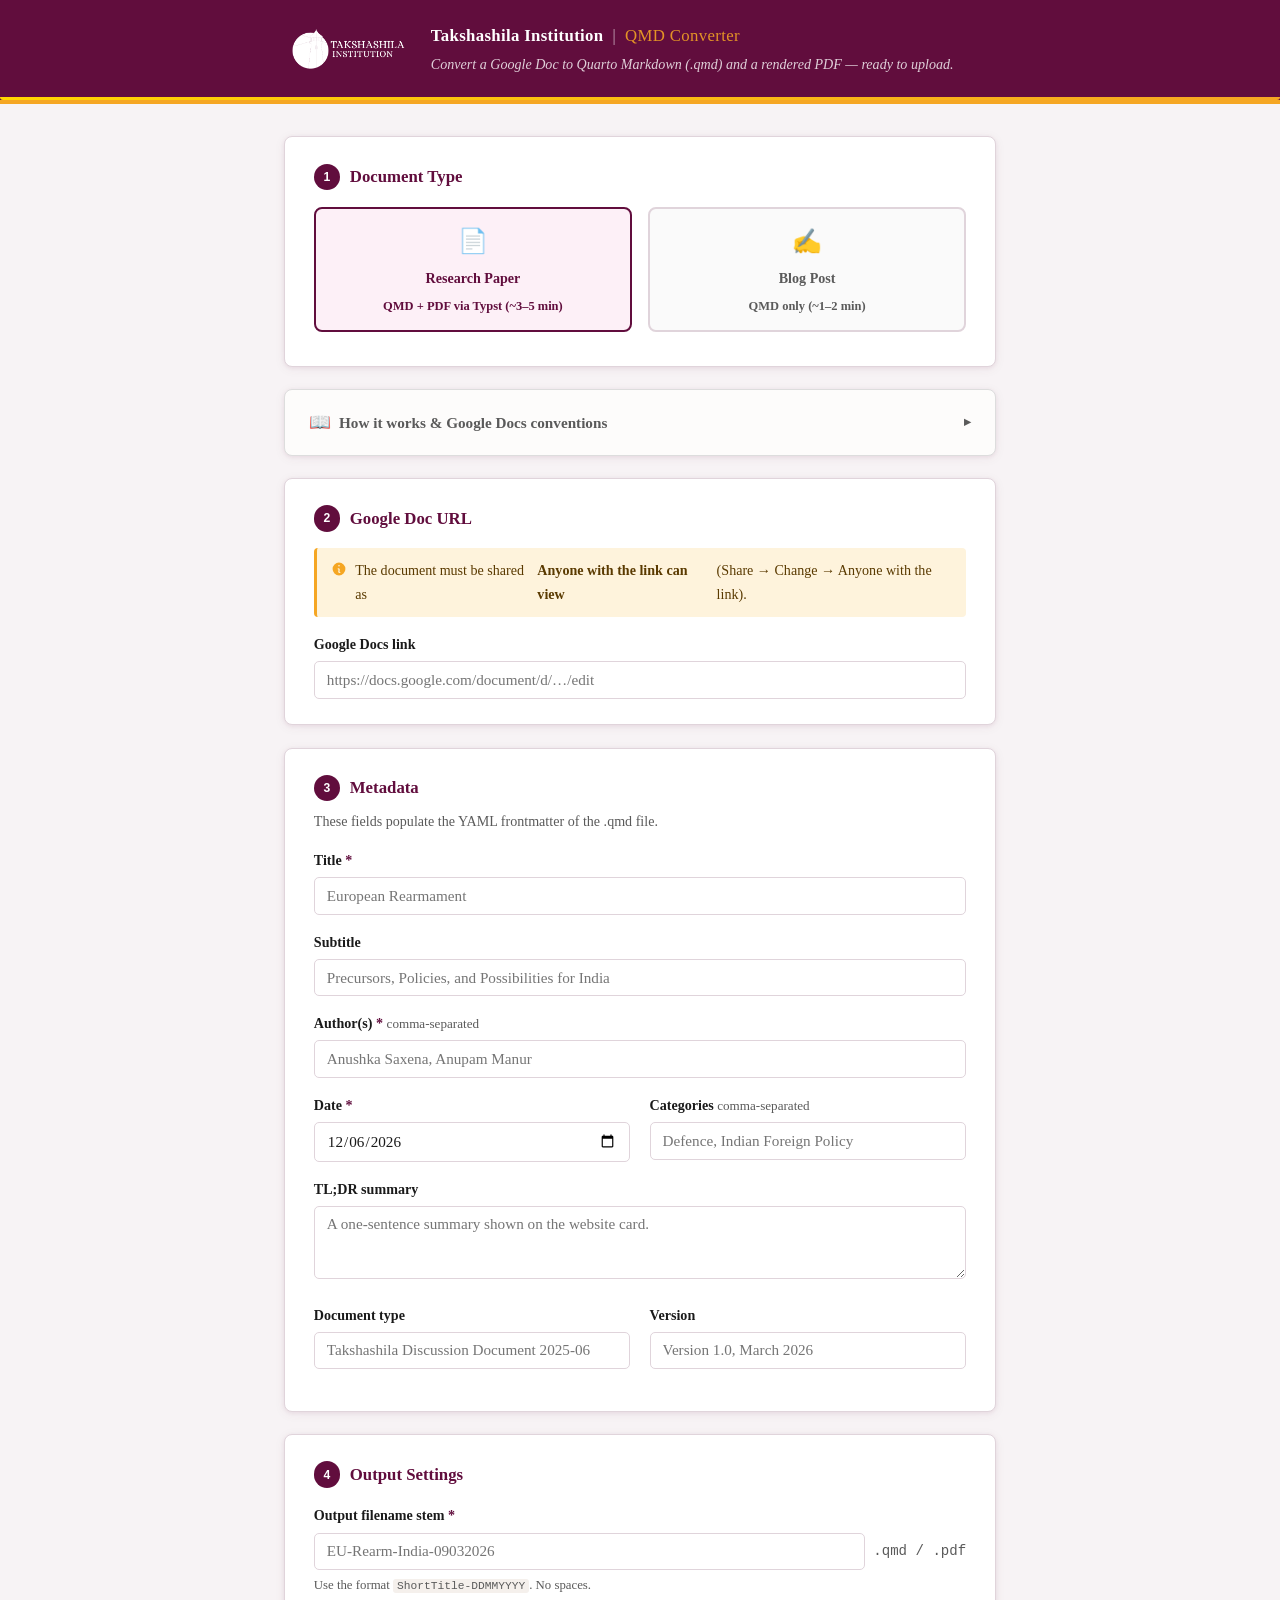
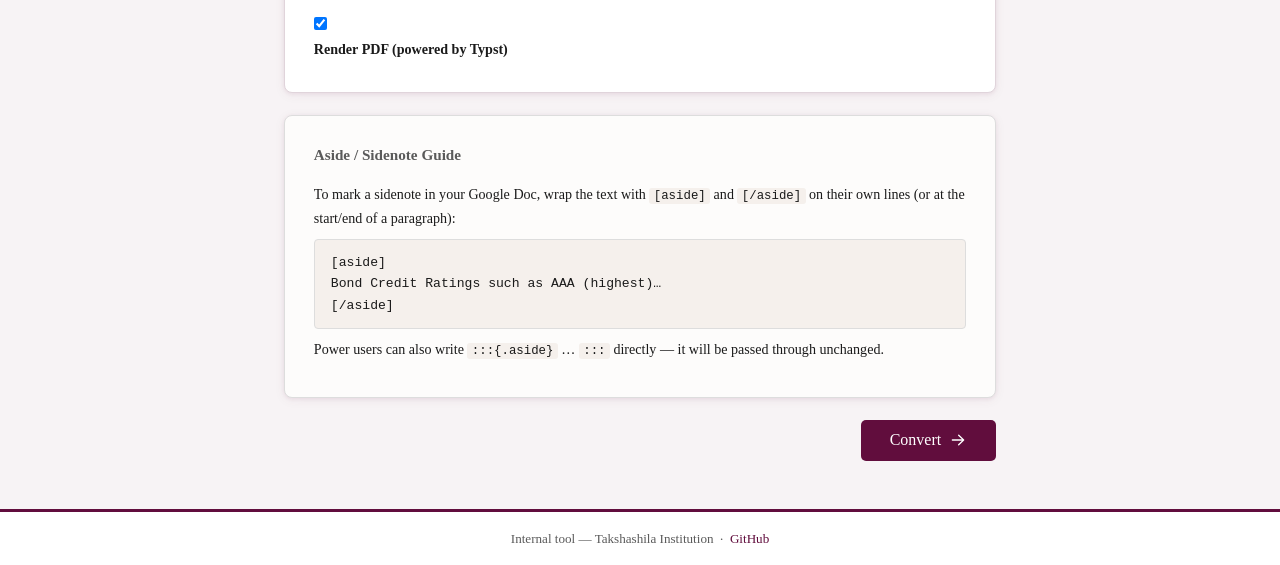
==== docs/index.html @ 82a9cf4a "Initial commit: Takshashila QMD Converter" ====
<!DOCTYPE html>
<html lang="en">
<head>
  <meta charset="UTF-8" />
  <meta name="viewport" content="width=device-width, initial-scale=1.0" />
  <title>Takshashila QMD Converter</title>
  <link rel="stylesheet" href="style.css" />
</head>
<body>
  <header>
    <div class="header-inner">
      <img src="logo.png" alt="Takshashila Institution" class="header-logo" />
      <div class="header-text">
        <div class="logo-row">
          <span class="logo-text">Takshashila Institution</span>
          <span class="logo-divider">|</span>
          <span class="tool-name">QMD Converter</span>
        </div>
        <p class="header-sub">Convert a Google Doc to Quarto Markdown (.qmd) and a rendered PDF — ready to upload.</p>
      </div>
    </div>
    <div class="accent-bar"></div>
  </header>

  <main>
    <form id="convertForm" novalidate>

      <!-- ── Step 0: Document type ──────────────────────────────────────────── -->
      <section class="card">
        <h2><span class="step">1</span> Document Type</h2>
        <div class="doctype-toggle">
          <label class="doctype-option">
            <input type="radio" name="mode" value="paper" checked />
            <span class="doctype-btn">
              <span class="toggle-icon">📄</span>
              <span class="toggle-label">Research Paper</span>
              <span class="toggle-sub">QMD + PDF via Typst (~3–5 min)</span>
            </span>
          </label>
          <label class="doctype-option">
            <input type="radio" name="mode" value="blog" />
            <span class="doctype-btn">
              <span class="toggle-icon">✍️</span>
              <span class="toggle-label">Blog Post</span>
              <span class="toggle-sub">QMD only (~1–2 min)</span>
            </span>
          </label>
        </div>
      </section>

      <!-- ── How it works ───────────────────────────────────────────────────── -->
      <details class="card how-it-works">
        <summary>
          <span class="how-icon">📖</span>
          <span>How it works &amp; Google Docs conventions</span>
        </summary>
        <div class="how-body">
          <h3>Workflow</h3>
          <ol>
            <li>Write your paper or blog post in Google Docs using normal heading styles, Google footnotes, and optionally <code>[aside]</code> / <code>[/aside]</code> tags for sidenotes.</li>
            <li>Set share permissions to <strong>Anyone with the link can view</strong> (Share → Change → Anyone with the link).</li>
            <li>Paste the URL into this converter, fill in the metadata form, and click <strong>Convert</strong>.</li>
            <li>Download the <code>.zip</code> containing:
              <ul>
                <li><code>{filename}.qmd</code> — ready to upload to the publications repo</li>
                <li><code>assets/{filename}.pdf</code> — the rendered PDF <span class="paper-badge">Paper only</span></li>
                <li><code>images/</code> — all extracted images</li>
              </ul>
            </li>
          </ol>
          <h3>Google Docs conventions</h3>
          <table class="conventions-table">
            <thead>
              <tr><th>Feature</th><th>How to write it</th></tr>
            </thead>
            <tbody>
              <tr><td>Headings</td><td>Use Google Docs heading styles (Heading 1, Heading 2, Heading 3)</td></tr>
              <tr><td>Bold / Italic</td><td>Normal Google Docs bold / italic</td></tr>
              <tr><td>Links</td><td>Normal hyperlinks</td></tr>
              <tr><td>Footnotes</td><td>Insert → Footnote in Google Docs</td></tr>
              <tr><td>Sidenotes / asides</td><td>Wrap text in <code>[aside]</code> and <code>[/aside]</code> on their own lines</td></tr>
              <tr><td>Images</td><td>Insert normally; add a short caption as the paragraph immediately after</td></tr>
              <tr><td>Quarto power users</td><td>Can write <code>:::{.aside}</code>, <code>[^N]</code>, etc. directly — these are passed through unchanged</td></tr>
            </tbody>
          </table>
        </div>
      </details>

      <!-- ── Step 1: Google Doc URL ─────────────────────────────────────────── -->
      <section class="card">
        <h2><span class="step">2</span> Google Doc URL</h2>
        <div class="tip">
          <svg xmlns="http://www.w3.org/2000/svg" viewBox="0 0 20 20" fill="currentColor" width="16" height="16"><path fill-rule="evenodd" d="M18 10A8 8 0 1 1 2 10a8 8 0 0 1 16 0Zm-7-4a1 1 0 1 1-2 0 1 1 0 0 1 2 0ZM9 9a.75.75 0 0 0 0 1.5h.253a.25.25 0 0 1 .244.304l-.459 2.066A1.75 1.75 0 0 0 10.747 15H11a.75.75 0 0 0 0-1.5h-.253a.25.25 0 0 1-.244-.304l.459-2.066A1.75 1.75 0 0 0 9.253 9H9Z" clip-rule="evenodd" /></svg>
          The document must be shared as <strong>Anyone with the link can view</strong> (Share → Change → Anyone with the link).
        </div>
        <label for="google_doc_url">Google Docs link</label>
        <input
          type="url"
          id="google_doc_url"
          name="google_doc_url"
          placeholder="https://docs.google.com/document/d/…/edit"
          required
        />
      </section>

      <!-- ── Step 2: Metadata ───────────────────────────────────────────────── -->
      <section class="card">
        <h2><span class="step">3</span> Metadata</h2>
        <p class="card-desc">These fields populate the YAML frontmatter of the .qmd file.</p>

        <div class="field-grid">
          <div class="field full">
            <label for="title">Title <span class="req">*</span></label>
            <input type="text" id="title" name="title" placeholder="European Rearmament" required />
          </div>

          <div class="field full paper-only">
            <label for="subtitle">Subtitle</label>
            <input type="text" id="subtitle" name="subtitle" placeholder="Precursors, Policies, and Possibilities for India" />
          </div>

          <div class="field full">
            <label for="authors">Author(s) <span class="req">*</span> <span class="hint">comma-separated</span></label>
            <input type="text" id="authors" name="authors" placeholder="Anushka Saxena, Anupam Manur" required />
          </div>

          <div class="field">
            <label for="date">Date <span class="req">*</span></label>
            <input type="date" id="date" name="date" required />
          </div>

          <div class="field">
            <label for="categories">Categories <span class="hint">comma-separated</span></label>
            <input type="text" id="categories" name="categories" placeholder="Defence, Indian Foreign Policy" />
          </div>

          <div class="field full paper-only">
            <label for="tldr">TL;DR summary</label>
            <textarea id="tldr" name="tldr" rows="3" placeholder="A one-sentence summary shown on the website card."></textarea>
          </div>

          <div class="field paper-only">
            <label for="doctype">Document type</label>
            <input type="text" id="doctype" name="doctype" placeholder="Takshashila Discussion Document 2025-06" />
          </div>

          <div class="field paper-only">
            <label for="docversion">Version</label>
            <input type="text" id="docversion" name="docversion" placeholder="Version 1.0, March 2026" />
          </div>
        </div>
      </section>

      <!-- ── Step 3: Output settings ────────────────────────────────────────── -->
      <section class="card">
        <h2><span class="step">4</span> <span class="step3-title">Output Settings</span></h2>

        <!-- Paper only -->
        <div class="paper-only">
          <div class="field">
            <label for="pdf_filename">Output filename stem <span class="req">*</span></label>
            <div class="filename-row">
              <input type="text" id="pdf_filename" name="pdf_filename"
                placeholder="EU-Rearm-India-09032026"
                pattern="[A-Za-z0-9_\-]+"
                title="Letters, numbers, hyphens and underscores only" />
              <span class="filename-ext">.qmd / .pdf</span>
            </div>
            <p class="field-hint">Use the format <code>ShortTitle-DDMMYYYY</code>. No spaces.</p>
          </div>

          <div class="checkbox-row">
            <input type="checkbox" id="render_pdf" name="render_pdf" checked />
            <label for="render_pdf">Render PDF (powered by Typst)</label>
          </div>
        </div>

        <!-- Blog only -->
        <div class="blog-only" style="display:none">
          <div class="field">
            <label for="slug">URL slug <span class="req">*</span></label>
            <div class="filename-row">
              <input type="text" id="slug" name="slug"
                placeholder="my-blog-post-title"
                pattern="[A-Za-z0-9_\-]+"
                title="Letters, numbers, hyphens and underscores only" />
              <span class="filename-ext">.qmd</span>
            </div>
            <p class="field-hint">Lowercase, hyphens only. Matches the blog post URL slug.</p>
          </div>
        </div>
      </section>

      <!-- ── Aside tip (shown for both paper and blog) ─────────────────────── -->
      <section class="card aside-guide">
        <h2>Aside / Sidenote Guide</h2>
        <p>To mark a sidenote in your Google Doc, wrap the text with <code>[aside]</code> and <code>[/aside]</code> on their own lines (or at the start/end of a paragraph):</p>
        <pre>[aside]
Bond Credit Ratings such as AAA (highest)…
[/aside]</pre>
        <p>Power users can also write <code>:::{.aside}</code> … <code>:::</code> directly — it will be passed through unchanged.</p>
      </section>

      <!-- ── Submit ──────────────────────────────────────────────────────────── -->
      <div class="submit-row">
        <button type="submit" id="convertBtn" class="btn-primary">
          <span class="btn-label">Convert</span>
          <svg id="btnArrow" xmlns="http://www.w3.org/2000/svg" viewBox="0 0 20 20" fill="currentColor" width="18" height="18" aria-hidden="true"><path fill-rule="evenodd" d="M3 10a.75.75 0 0 1 .75-.75h10.638L10.23 5.29a.75.75 0 1 1 1.04-1.08l5.5 5.25a.75.75 0 0 1 0 1.08l-5.5 5.25a.75.75 0 1 1-1.04-1.08l4.158-3.96H3.75A.75.75 0 0 1 3 10Z" clip-rule="evenodd" /></svg>
          <span class="spinner" hidden></span>
        </button>
      </div>

    </form>

    <!-- ── Progress area ──────────────────────────────────────────────────── -->
    <div id="progressArea" hidden>
      <section class="card progress-card">
        <p id="progressMsg" class="progress-msg"></p>
        <a id="actionsLink" href="#" target="_blank" rel="noopener" class="btn-text" hidden>
          View job on GitHub Actions →
        </a>
      </section>
    </div>

    <!-- ── Result area ─────────────────────────────────────────────────────── -->
    <div id="resultArea" hidden>
      <section class="card result-card" id="successCard" hidden>
        <div class="result-icon success-icon">✓</div>
        <h2>Done!</h2>
        <p id="resultMsg"></p>
        <div class="download-buttons">
          <a id="dlZip" href="#" class="btn-primary" download>Download .zip</a>
        </div>
        <button class="btn-text" id="convertAnother">Convert another document →</button>
      </section>

      <section class="card result-card" id="errorCard" hidden>
        <div class="result-icon error-icon">✕</div>
        <h2>Something went wrong</h2>
        <p id="errorMsg" class="error-text"></p>
        <button class="btn-text" id="tryAgainBtn" style="margin-top:1rem">Try again</button>
      </section>
    </div>
  </main>

  <footer>
    <p>Internal tool — Takshashila Institution &nbsp;·&nbsp;
      <a href="https://github.com/AshwinPrasadRao/docs-to-qmd" target="_blank" rel="noopener">GitHub</a>
    </p>
  </footer>

  <script src="app.js"></script>
</body>
</html>
---- docs/style.css ----
/* ── Reset & base ─────────────────────────────────────────────────────────── */
*, *::before, *::after { box-sizing: border-box; margin: 0; padding: 0; }

:root {
  /* Takshashila brand palette — sampled from logo */
  --brand:        #610d3d;   /* lighthouse tower — deep plum */
  --brand-dark:   #440a2b;   /* hover / pressed */
  --brand-mid:    #8c1257;   /* medium tint for accents */
  --brand-light:  #f9eef5;   /* tinted background */
  --amber:        #f5a623;   /* sun halo */
  --yellow:       #ffd600;   /* sun centre */
  --amber-light:  #fef3dc;   /* amber tint */

  --text:         #1a1a1a;
  --muted:        #5a5a5a;
  --border:       #e0d4db;
  --bg:           #f7f3f5;   /* very light plum tint */
  --card-bg:      #ffffff;
  --success:      #1a6e35;
  --error:        #b91c1c;
  --radius:       8px;
  --shadow:       0 1px 4px rgba(97,13,61,.07), 0 2px 12px rgba(97,13,61,.06);
  --font:         'Georgia', serif;
  --mono:         'Menlo', 'Consolas', monospace;
}

body {
  font-family: var(--font);
  font-size: 16px;
  line-height: 1.65;
  color: var(--text);
  background: var(--bg);
  min-height: 100vh;
  display: flex;
  flex-direction: column;
}

/* ── Header ───────────────────────────────────────────────────────────────── */
header {
  background: var(--brand);
  color: #fff;
  padding: 0;
  border-bottom: 4px solid var(--amber);
}
.header-inner {
  max-width: 760px;
  margin: 0 auto;
  padding: 1.4rem 1.5rem 1.3rem;
  display: flex;
  align-items: center;
  gap: 1.1rem;
}
.header-logo {
  height: 52px;
  width: auto;
  flex-shrink: 0;
  filter: brightness(0) invert(1);  /* white version */
}
.header-text { flex: 1; }
.logo-row {
  display: flex;
  align-items: baseline;
  gap: .55rem;
  font-size: 1.05rem;
  font-weight: bold;
  letter-spacing: .02em;
  margin-bottom: .2rem;
}
.logo-divider { opacity: .45; }
.tool-name {
  font-weight: normal;
  opacity: .88;
  color: var(--amber);
}
.header-sub { font-size: .88rem; opacity: .8; font-style: italic; }

/* ── Amber accent bar ─────────────────────────────────────────────────────── */
.accent-bar {
  height: 3px;
  background: linear-gradient(90deg, var(--yellow), var(--amber));
  border-radius: 0 0 3px 3px;
}

/* ── Main / layout ────────────────────────────────────────────────────────── */
main {
  flex: 1;
  max-width: 760px;
  width: 100%;
  margin: 2rem auto 3rem;
  padding: 0 1.5rem;
}

/* ── Cards ────────────────────────────────────────────────────────────────── */
.card {
  background: var(--card-bg);
  border: 1px solid var(--border);
  border-radius: var(--radius);
  box-shadow: var(--shadow);
  padding: 1.6rem 1.8rem;
  margin-bottom: 1.4rem;
}
.card h2 {
  font-size: 1.05rem;
  font-weight: bold;
  display: flex;
  align-items: center;
  gap: .6rem;
  margin-bottom: 1rem;
  color: var(--brand);
}
.card-desc {
  font-size: .88rem;
  color: var(--muted);
  margin-top: -.5rem;
  margin-bottom: 1rem;
}

/* Step badge */
.step {
  display: inline-flex;
  align-items: center;
  justify-content: center;
  width: 1.65rem;
  height: 1.65rem;
  background: var(--brand);
  color: #fff;
  border-radius: 50%;
  font-size: .76rem;
  font-family: sans-serif;
  font-weight: bold;
  flex-shrink: 0;
}

/* ── Tip box ──────────────────────────────────────────────────────────────── */
.tip {
  display: flex;
  align-items: flex-start;
  gap: .5rem;
  background: var(--amber-light);
  border-left: 3px solid var(--amber);
  border-radius: 4px;
  padding: .7rem .9rem;
  font-size: .88rem;
  color: #5a3a00;
  margin-bottom: 1rem;
}
.tip svg { flex-shrink: 0; margin-top: 2px; color: var(--amber); }
.tip a { color: var(--brand); }

/* ── Token row ────────────────────────────────────────────────────────────── */
.token-row {
  display: flex;
  align-items: center;
  gap: .5rem;
  margin-top: .3rem;
}
.token-row input {
  flex: 1;
  font-family: var(--mono);
  font-size: .88rem;
}
.btn-icon {
  background: none;
  border: 1px solid var(--border);
  border-radius: 5px;
  padding: .42rem .5rem;
  cursor: pointer;
  color: var(--muted);
  display: inline-flex;
  align-items: center;
  transition: color .15s, border-color .15s;
}
.btn-icon:hover { color: var(--brand); border-color: var(--brand); }
.btn-sm { padding: .42rem .9rem; font-size: .85rem; }
.btn-danger { color: var(--error); border-color: var(--error); }
.btn-danger:hover { background: #fee2e2; }

/* ── Form fields ──────────────────────────────────────────────────────────── */
label {
  display: block;
  font-size: .88rem;
  font-weight: bold;
  margin-bottom: .3rem;
  color: var(--text);
}
.hint {
  font-weight: normal;
  color: var(--muted);
  font-size: .82rem;
}
.req { color: var(--brand); }

input[type="text"],
input[type="url"],
input[type="date"],
input[type="password"],
textarea {
  width: 100%;
  padding: .55rem .75rem;
  border: 1px solid var(--border);
  border-radius: 5px;
  font-family: var(--font);
  font-size: .95rem;
  color: var(--text);
  background: #fff;
  transition: border-color .15s, box-shadow .15s;
}
input:focus, textarea:focus {
  outline: none;
  border-color: var(--brand);
  box-shadow: 0 0 0 3px rgba(97,13,61,.12);
}
input.error, textarea.error {
  border-color: var(--error);
}
textarea { resize: vertical; }

.field { margin-bottom: 1rem; }
.field:last-child { margin-bottom: 0; }
.field-hint {
  font-size: .8rem;
  color: var(--muted);
  margin-top: .3rem;
}

.field-grid {
  display: grid;
  grid-template-columns: 1fr 1fr;
  gap: 0 1.2rem;
}
.field-grid .field.full { grid-column: 1 / -1; }

.filename-row {
  display: flex;
  align-items: center;
  gap: .5rem;
}
.filename-row input { flex: 1; }
.filename-ext {
  font-size: .88rem;
  color: var(--muted);
  white-space: nowrap;
  font-family: var(--mono);
}

/* ── Aside guide card ─────────────────────────────────────────────────────── */
.aside-guide {
  background: #fdfcfb;
  border-color: #ddd;
}
.aside-guide h2 {
  font-size: .95rem;
  color: var(--muted);
}
.aside-guide p { font-size: .88rem; margin-bottom: .6rem; }
.aside-guide pre {
  background: #f5f0ec;
  border: 1px solid #ddd;
  border-radius: 4px;
  padding: .7rem 1rem;
  font-family: var(--mono);
  font-size: .82rem;
  margin-bottom: .6rem;
  overflow-x: auto;
}
code {
  font-family: var(--mono);
  font-size: .88em;
  background: #f5f0ec;
  padding: .1em .35em;
  border-radius: 3px;
}
.aside-guide pre code { background: none; padding: 0; }

/* ── How it works collapsible ────────────────────────────────────────────── */
.how-it-works {
  background: #fdfcfb;
  border-color: #ddd;
  padding: 0;            /* summary provides its own padding */
}
.how-it-works summary {
  display: flex;
  align-items: center;
  gap: .5rem;
  padding: 1.1rem 1.5rem;
  cursor: pointer;
  font-size: .95rem;
  font-weight: 600;
  color: var(--muted);
  list-style: none;
  border-radius: var(--radius);
  user-select: none;
}
.how-it-works summary::-webkit-details-marker { display: none; }
.how-it-works summary::after {
  content: "▸";
  margin-left: auto;
  font-size: .8rem;
  color: var(--muted);
  transition: transform .2s;
}
.how-it-works[open] summary::after { transform: rotate(90deg); }
.how-it-works summary:hover { color: var(--brand); }
.how-icon { font-size: 1.1rem; }

.how-body {
  padding: 0 1.5rem 1.4rem;
  border-top: 1px solid var(--border);
}
.how-body h3 {
  font-size: .95rem;
  font-weight: 700;
  color: var(--brand);
  margin: 1.2rem 0 .55rem;
  font-family: var(--font);
}
.how-body ol, .how-body ul {
  padding-left: 1.4rem;
  font-size: .88rem;
  color: var(--text);
  line-height: 1.7;
}
.how-body li { margin-bottom: .3rem; }
.how-body ul { margin-top: .3rem; }

.paper-badge {
  display: inline-block;
  font-size: .72rem;
  font-weight: 600;
  background: var(--brand-light);
  color: var(--brand);
  border-radius: 10px;
  padding: .1em .5em;
  vertical-align: middle;
  margin-left: .3rem;
}

/* Conventions table */
.conventions-table {
  width: 100%;
  border-collapse: collapse;
  font-size: .85rem;
  margin-top: .6rem;
}
.conventions-table th {
  background: var(--brand-light);
  color: var(--brand);
  font-weight: 700;
  text-align: left;
  padding: .5rem .75rem;
  border-bottom: 2px solid var(--border);
}
.conventions-table td {
  padding: .45rem .75rem;
  border-bottom: 1px solid var(--border);
  vertical-align: top;
  line-height: 1.5;
}
.conventions-table tr:last-child td { border-bottom: none; }
.conventions-table tr:nth-child(even) td { background: #faf8fb; }

/* ── Buttons ──────────────────────────────────────────────────────────────── */
.submit-row {
  display: flex;
  justify-content: flex-end;
  margin-top: .5rem;
}
.btn-primary {
  background: var(--brand);
  color: #fff;
  border: none;
  border-radius: 5px;
  padding: .7rem 1.8rem;
  font-size: 1rem;
  font-family: var(--font);
  cursor: pointer;
  display: inline-flex;
  align-items: center;
  gap: .5rem;
  text-decoration: none;
  transition: background .15s;
}
.btn-primary:hover { background: var(--brand-dark); }
.btn-primary:disabled { background: #aaa; cursor: not-allowed; }

.btn-secondary {
  background: #fff;
  color: var(--brand);
  border: 1.5px solid var(--brand);
  border-radius: 5px;
  padding: .6rem 1.4rem;
  font-size: .95rem;
  font-family: var(--font);
  cursor: pointer;
  text-decoration: none;
  display: inline-flex;
  align-items: center;
  transition: background .15s;
}
.btn-secondary:hover { background: var(--brand-light); }

.btn-text {
  background: none;
  border: none;
  color: var(--brand);
  font-family: var(--font);
  font-size: .9rem;
  cursor: pointer;
  padding: 0;
  text-decoration: underline;
  margin-top: .8rem;
  display: inline-block;
}

/* ── Spinner ──────────────────────────────────────────────────────────────── */
.spinner {
  width: 16px;
  height: 16px;
  border: 2px solid rgba(255,255,255,.35);
  border-top-color: #fff;
  border-radius: 50%;
  animation: spin .7s linear infinite;
}
.spinner:not([hidden]) {
  display: inline-block;
}
@keyframes spin { to { transform: rotate(360deg); } }

/* ── Progress area ────────────────────────────────────────────────────────── */
#progressArea { margin-top: 1.4rem; }

.progress-card { padding: 1.8rem 2rem; }

.progress-steps {
  display: flex;
  flex-direction: column;
  gap: .85rem;
  margin-bottom: 1.2rem;
}
.prog-step {
  display: flex;
  align-items: center;
  gap: .75rem;
  font-size: .95rem;
  color: var(--muted);
}
.prog-dot {
  width: 14px;
  height: 14px;
  border-radius: 50%;
  background: #ddd;
  flex-shrink: 0;
  transition: background .3s;
}
.prog-step.done   .prog-dot { background: var(--success); }
.prog-step.active .prog-dot { background: var(--amber); animation: pulse 1s ease-in-out infinite; }
.prog-step.done   .prog-label { color: var(--success); font-weight: bold; }
.prog-step.active .prog-label { color: var(--text); font-weight: bold; }

@keyframes pulse {
  0%, 100% { opacity: 1; }
  50%       { opacity: .4; }
}

.progress-msg {
  font-size: .88rem;
  color: var(--muted);
  font-style: italic;
  min-height: 1.4em;
}

/* ── Result area ──────────────────────────────────────────────────────────── */
#resultArea { margin-top: 1.4rem; }

.result-card {
  text-align: center;
  padding: 2.5rem 2rem;
}
.result-icon {
  width: 3rem;
  height: 3rem;
  border-radius: 50%;
  font-size: 1.4rem;
  font-weight: bold;
  display: flex;
  align-items: center;
  justify-content: center;
  margin: 0 auto 1rem;
}
.success-icon { background: #d1fae5; color: var(--success); }
.error-icon   { background: #fee2e2; color: var(--error); }

.result-card h2 {
  justify-content: center;
  margin-bottom: .5rem;
  color: var(--text);
}
.result-card p { font-size: .95rem; color: var(--muted); margin-bottom: 1.4rem; }
.error-text { color: var(--error) !important; font-size: .9rem !important; }

.download-buttons {
  display: flex;
  flex-wrap: wrap;
  gap: .75rem;
  justify-content: center;
  margin-bottom: 1rem;
}

/* ── Footer ───────────────────────────────────────────────────────────────── */
footer {
  text-align: center;
  padding: 1rem;
  font-size: .82rem;
  color: var(--muted);
  border-top: 3px solid var(--brand);
  background: #fff;
}
footer a { color: var(--brand); text-decoration: none; }
footer a:hover { text-decoration: underline; }

/* ── Paper / Blog toggle ──────────────────────────────────────────────────── */
.doctype-toggle {
  display: flex;
  gap: 1rem;
  margin-bottom: .2rem;
}
.doctype-option {
  position: relative;
  flex: 1;
}
.doctype-option input[type="radio"] {
  position: absolute;
  opacity: 0;
  width: 0;
  height: 0;
}
.doctype-btn {
  display: flex;
  flex-direction: column;
  align-items: center;
  gap: .35rem;
  padding: .85rem .6rem;
  border: 2px solid var(--border);
  border-radius: var(--radius);
  cursor: pointer;
  font-family: var(--font);
  font-size: .88rem;
  color: var(--muted);
  background: #fafafa;
  transition: border-color .15s, background .15s, color .15s;
  user-select: none;
}
.doctype-btn .toggle-icon { font-size: 1.5rem; }
.doctype-btn .toggle-label { font-weight: 600; }
.doctype-btn .toggle-sub   { font-size: .78rem; }
.doctype-option input[type="radio"]:checked + .doctype-btn {
  border-color: var(--brand);
  background: #fdf0f7;
  color: var(--brand);
}

/* ── Responsive ───────────────────────────────────────────────────────────── */
@media (max-width: 540px) {
  .header-inner { flex-direction: column; align-items: flex-start; gap: .6rem; }
  .field-grid { grid-template-columns: 1fr; }
  .field-grid .field.full { grid-column: 1; }
  .download-buttons { flex-direction: column; align-items: center; }
  .card { padding: 1.2rem 1.1rem; }
  .token-row { flex-wrap: wrap; }
  .token-row input { width: 100%; }
}
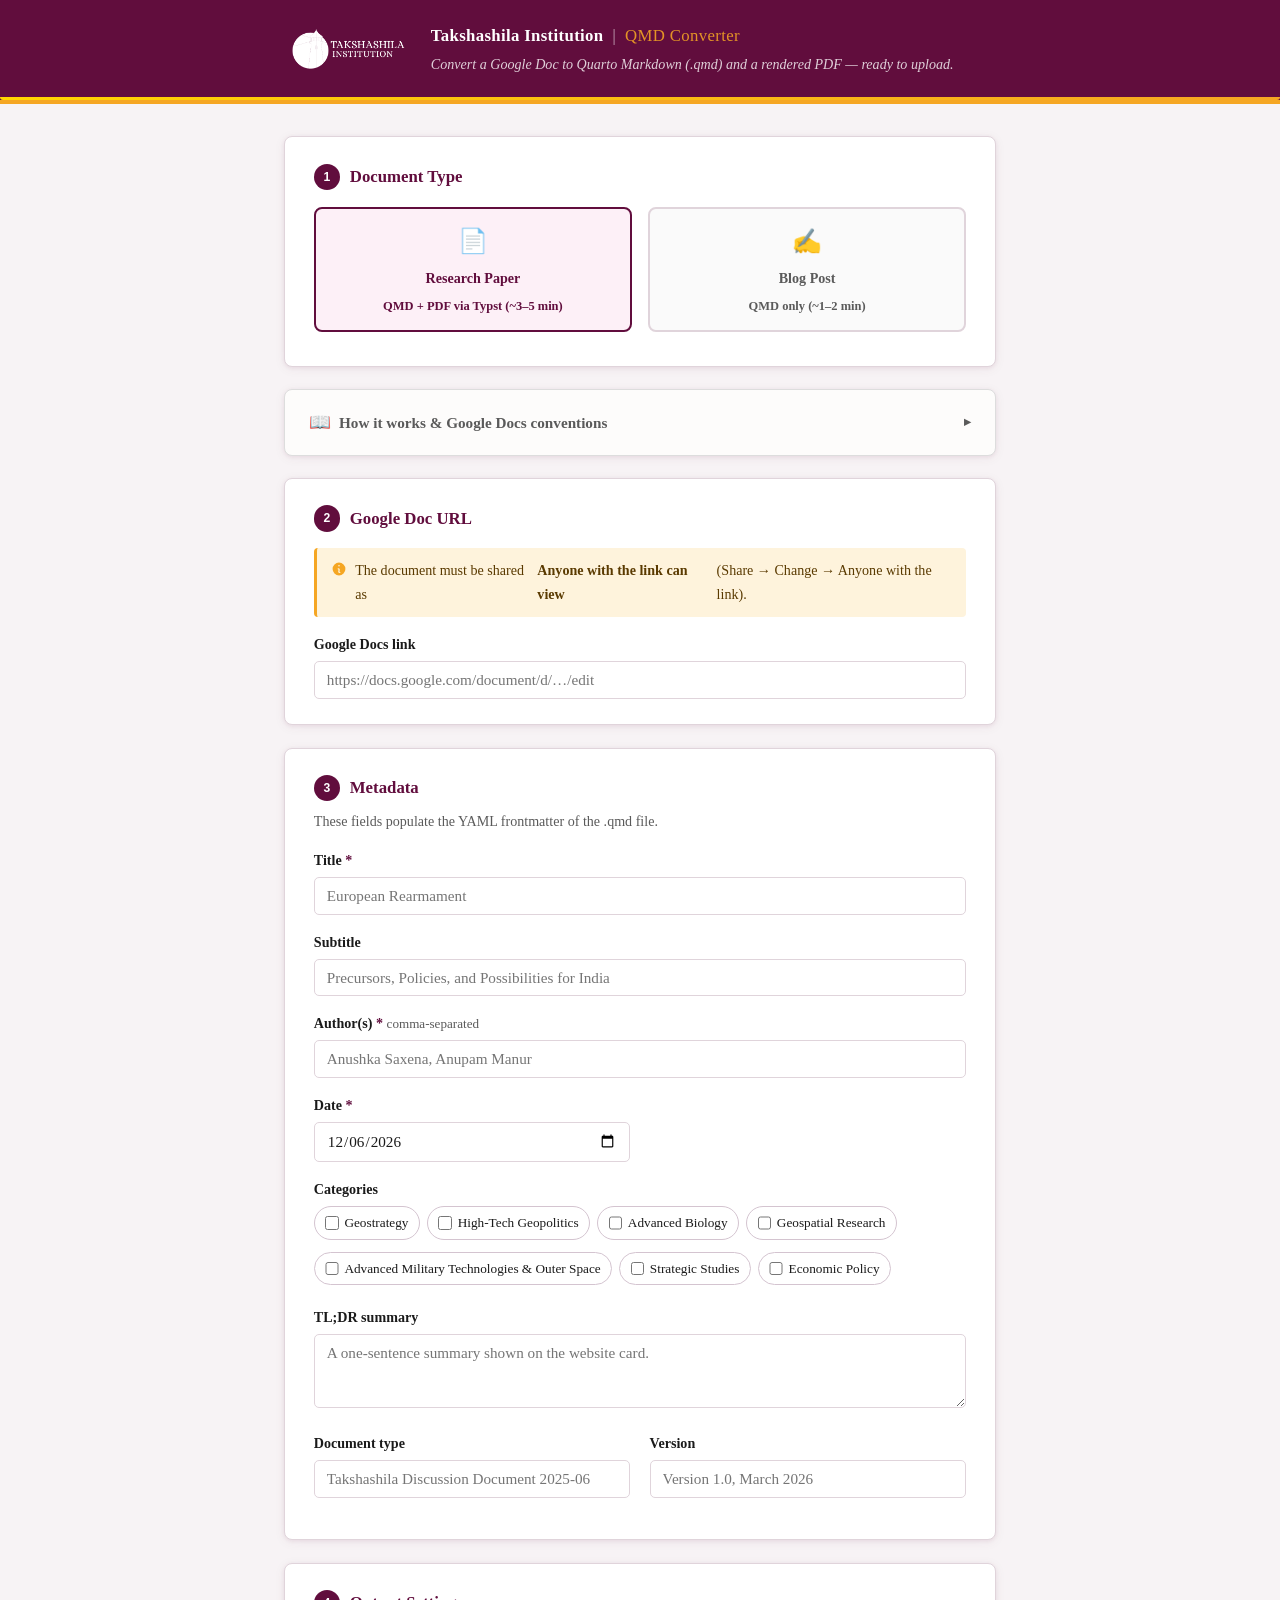
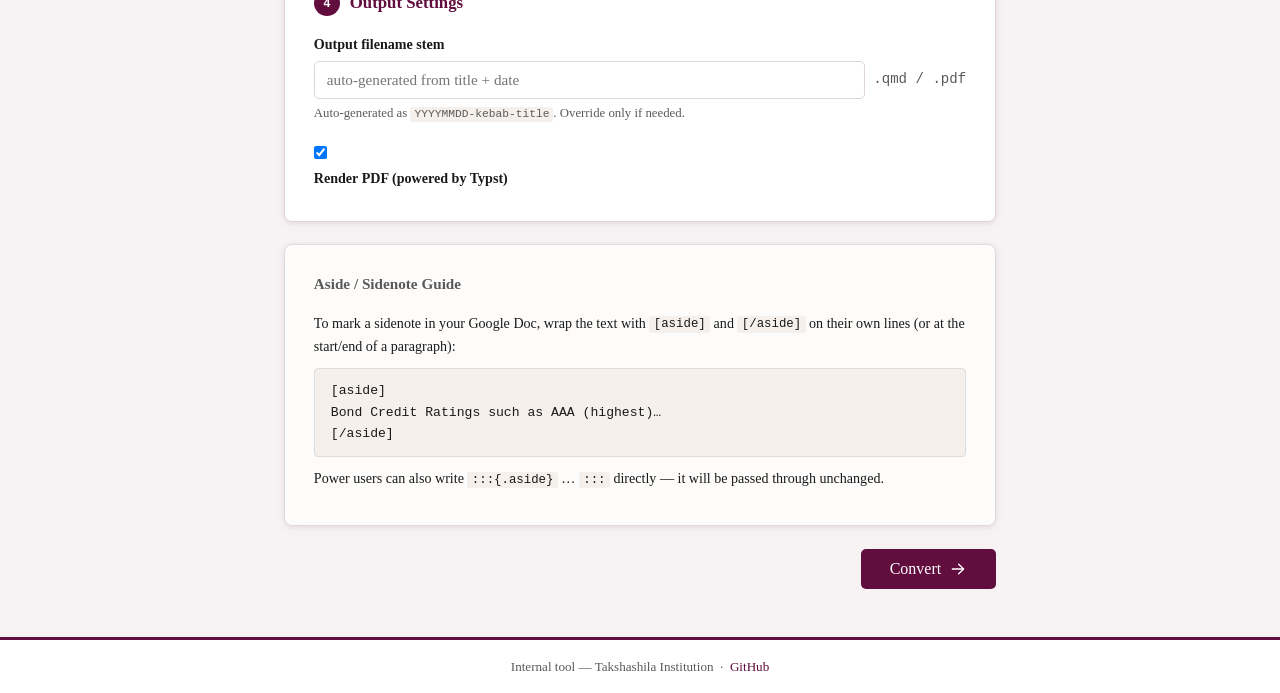
==== commit 45f7af35: "feat: YAML quoting, auto filename, approved category tags 1. YAML quoting: title/subtitle are now do" ====
--- a/docs/index.html
+++ b/docs/index.html
@@ -129,9 +129,18 @@
             <input type="date" id="date" name="date" required />
           </div>
 
-          <div class="field">
-            <label for="categories">Categories <span class="hint">comma-separated</span></label>
-            <input type="text" id="categories" name="categories" placeholder="Defence, Indian Foreign Policy" />
+          <div class="field full">
+            <label>Categories</label>
+            <div class="cat-grid">
+              <label class="cat-chip"><input type="checkbox" name="categories_cb" value="Geostrategy"> Geostrategy</label>
+              <label class="cat-chip"><input type="checkbox" name="categories_cb" value="High-Tech Geopolitics"> High-Tech Geopolitics</label>
+              <label class="cat-chip"><input type="checkbox" name="categories_cb" value="Advanced Biology"> Advanced Biology</label>
+              <label class="cat-chip"><input type="checkbox" name="categories_cb" value="Geospatial Research"> Geospatial Research</label>
+              <label class="cat-chip"><input type="checkbox" name="categories_cb" value="Advanced Military Technologies &amp; Outer Space"> Advanced Military Technologies &amp; Outer Space</label>
+              <label class="cat-chip"><input type="checkbox" name="categories_cb" value="Strategic Studies"> Strategic Studies</label>
+              <label class="cat-chip"><input type="checkbox" name="categories_cb" value="Economic Policy"> Economic Policy</label>
+            </div>
+            <input type="hidden" id="categories" name="categories" />
           </div>
 
           <div class="field full paper-only">
@@ -158,15 +167,15 @@
         <!-- Paper only -->
         <div class="paper-only">
           <div class="field">
-            <label for="pdf_filename">Output filename stem <span class="req">*</span></label>
+            <label for="pdf_filename">Output filename stem</label>
             <div class="filename-row">
               <input type="text" id="pdf_filename" name="pdf_filename"
-                placeholder="EU-Rearm-India-09032026"
-                pattern="[A-Za-z0-9_\-]+"
+                placeholder="auto-generated from title + date"
+                pattern="[A-Za-z0-9_\-]*"
                 title="Letters, numbers, hyphens and underscores only" />
               <span class="filename-ext">.qmd / .pdf</span>
             </div>
-            <p class="field-hint">Use the format <code>ShortTitle-DDMMYYYY</code>. No spaces.</p>
+            <p class="field-hint">Auto-generated as <code>YYYYMMDD-kebab-title</code>. Override only if needed.</p>
           </div>
 
           <div class="checkbox-row">
--- a/docs/style.css
+++ b/docs/style.css
@@ -243,6 +243,44 @@
   font-family: var(--mono);
 }
 
+/* ── Category chip grid ───────────────────────────────────────────────────── */
+.cat-grid {
+  display: flex;
+  flex-wrap: wrap;
+  gap: .45rem;
+  margin-top: .35rem;
+}
+.cat-chip {
+  display: flex;
+  align-items: center;
+  gap: .35rem;
+  padding: .3rem .65rem;
+  border: 1.5px solid #d4c4d0;
+  border-radius: 999px;
+  font-size: .83rem;
+  font-weight: normal;
+  cursor: pointer;
+  user-select: none;
+  transition: border-color .15s, background .15s;
+}
+.cat-chip:hover {
+  border-color: var(--brand);
+  background: #fdf4fa;
+}
+.cat-chip input[type="checkbox"] {
+  width: .85rem;
+  height: .85rem;
+  accent-color: var(--brand);
+  cursor: pointer;
+  margin: 0;
+}
+.cat-chip:has(input:checked) {
+  border-color: var(--brand);
+  background: #f5e6f0;
+  color: var(--brand);
+  font-weight: 500;
+}
+
 /* ── Aside guide card ─────────────────────────────────────────────────────── */
 .aside-guide {
   background: #fdfcfb;
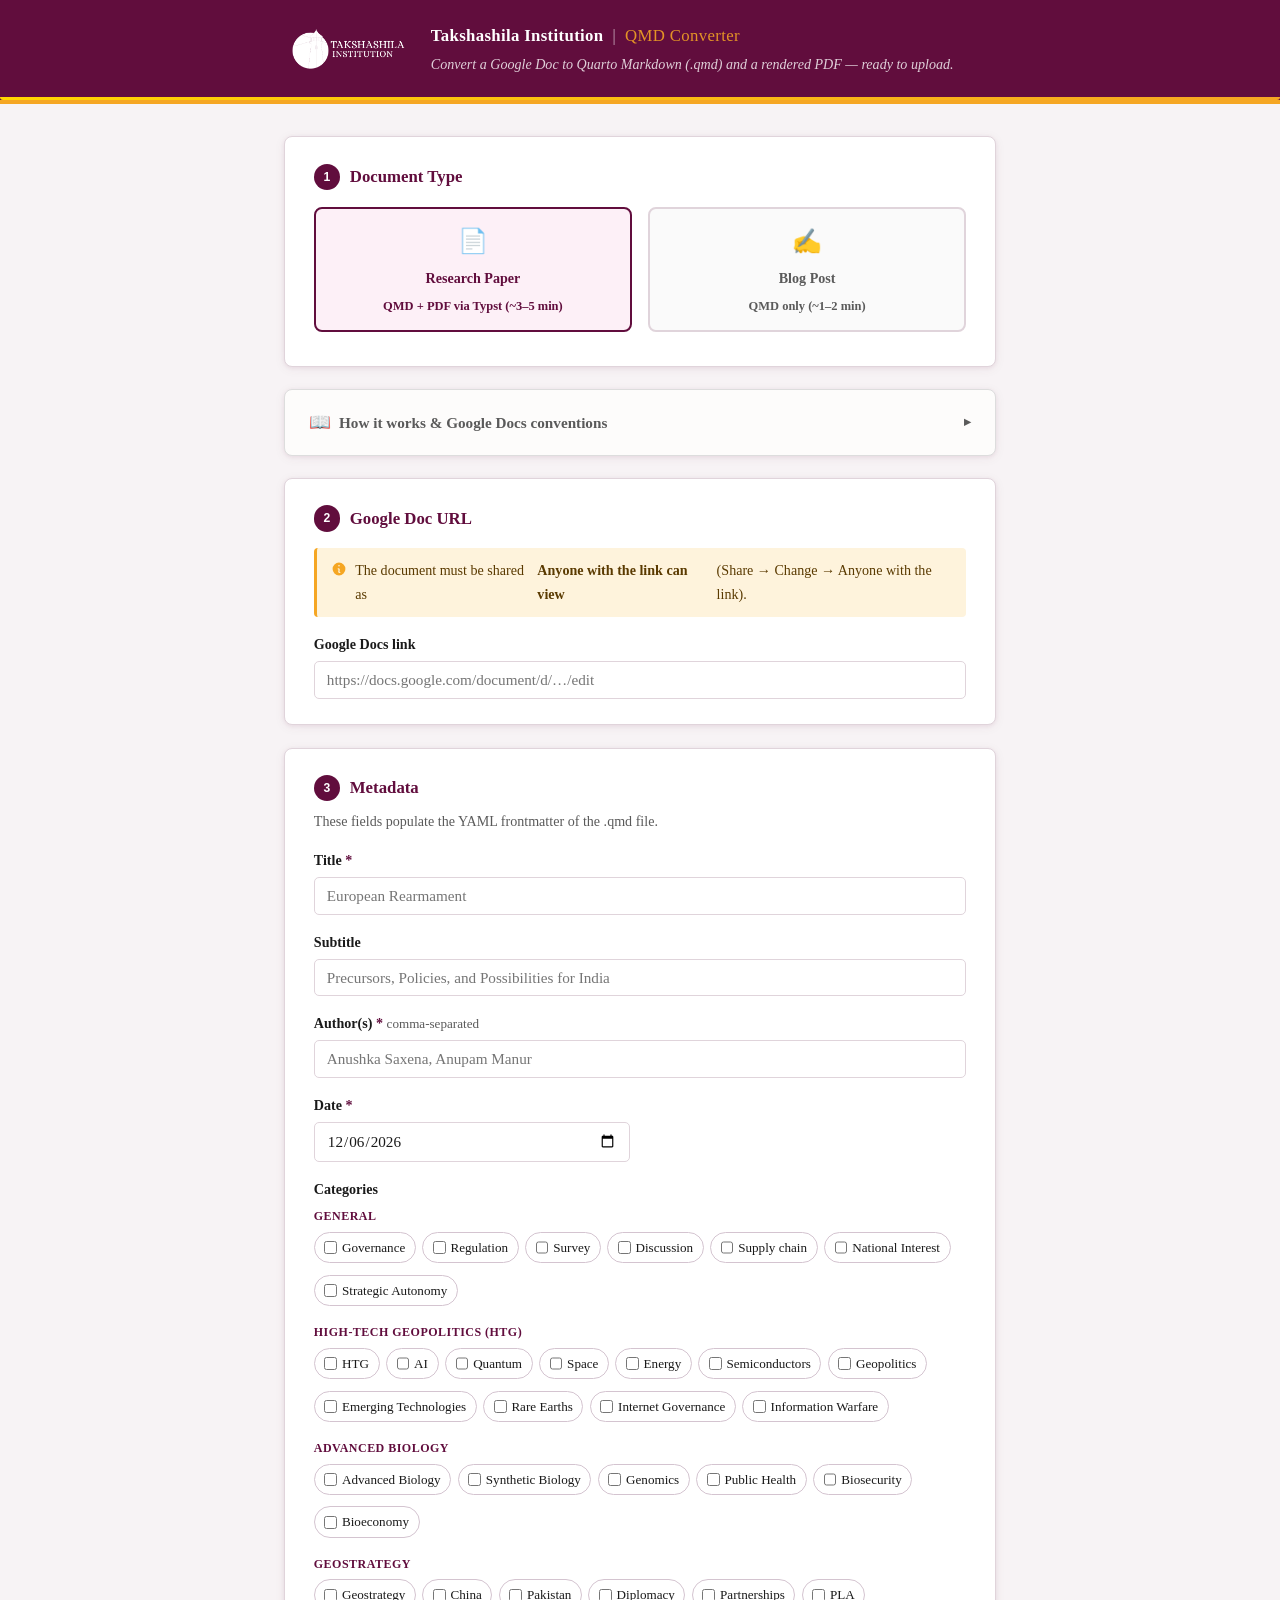
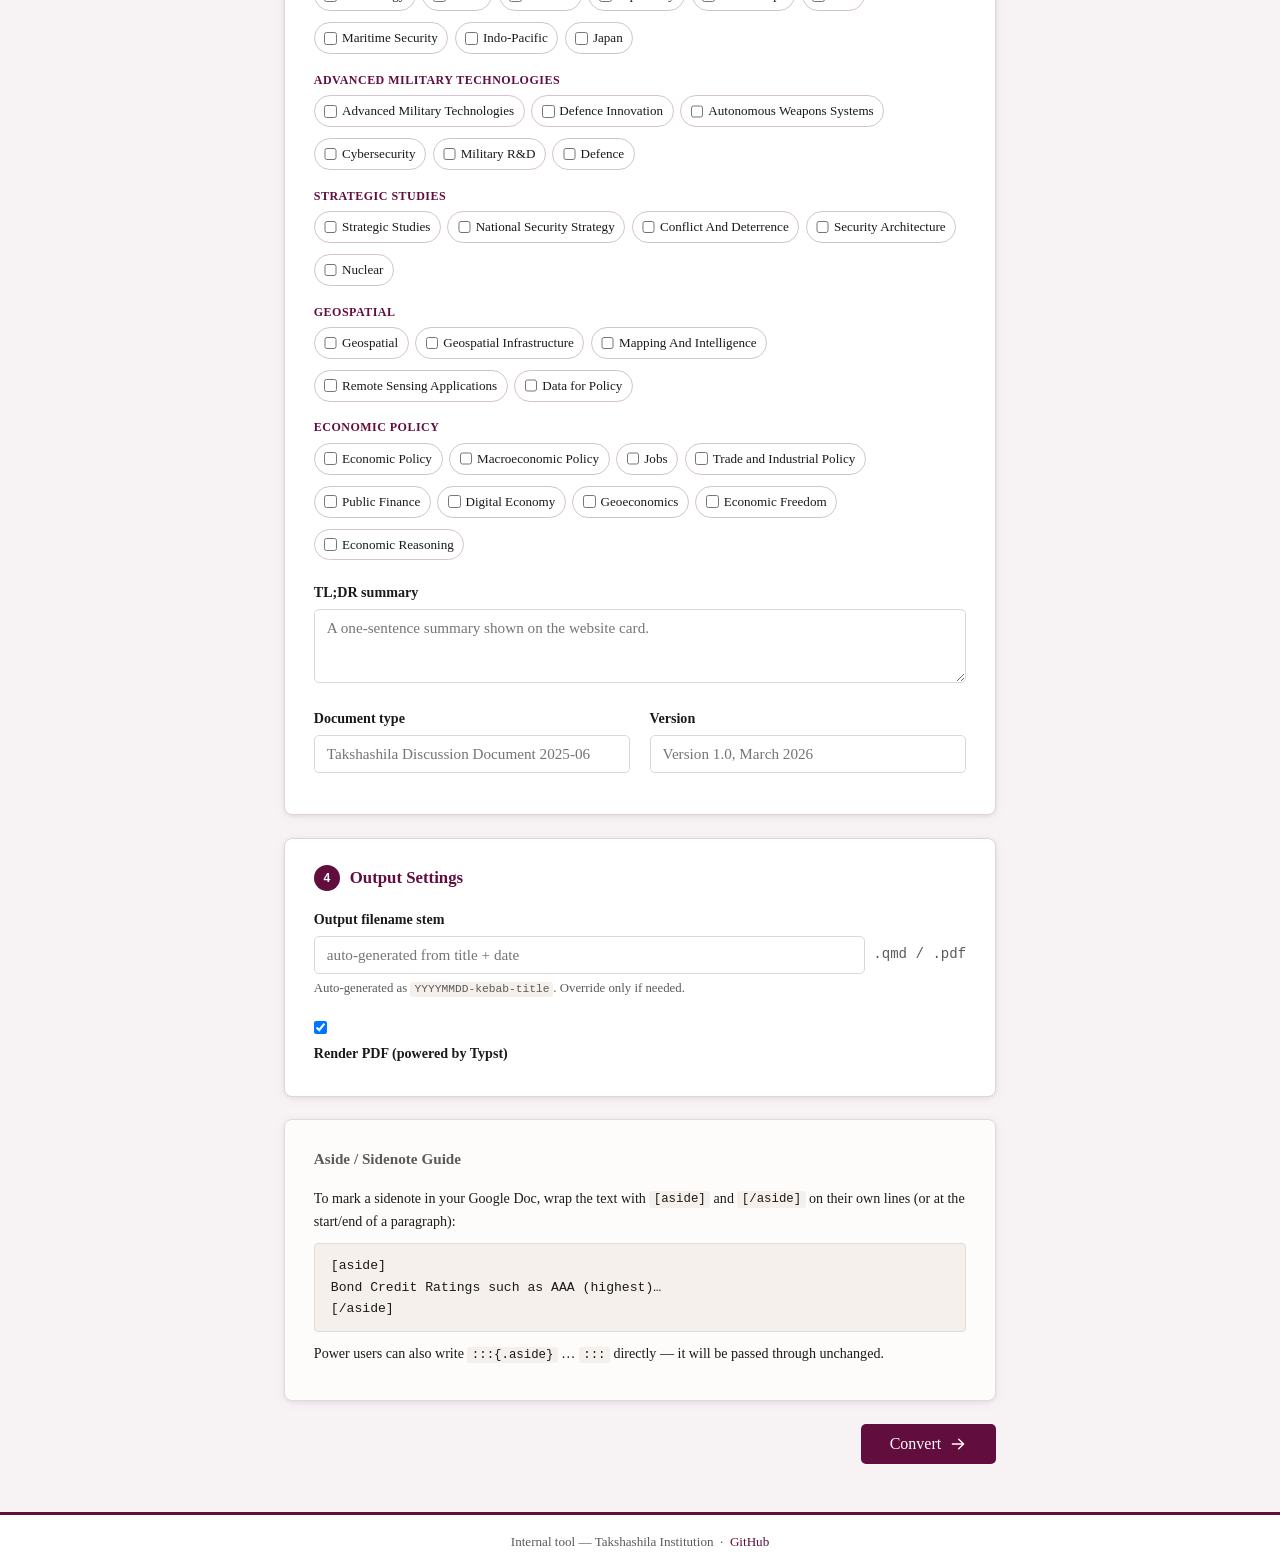
==== commit b705c6f1: "feat: replace category tags with full approved list from internal doc Replace the 7 placeholder rese" ====
--- a/docs/index.html
+++ b/docs/index.html
@@ -131,14 +131,114 @@
 
           <div class="field full">
             <label>Categories</label>
-            <div class="cat-grid">
-              <label class="cat-chip"><input type="checkbox" name="categories_cb" value="Geostrategy"> Geostrategy</label>
-              <label class="cat-chip"><input type="checkbox" name="categories_cb" value="High-Tech Geopolitics"> High-Tech Geopolitics</label>
-              <label class="cat-chip"><input type="checkbox" name="categories_cb" value="Advanced Biology"> Advanced Biology</label>
-              <label class="cat-chip"><input type="checkbox" name="categories_cb" value="Geospatial Research"> Geospatial Research</label>
-              <label class="cat-chip"><input type="checkbox" name="categories_cb" value="Advanced Military Technologies &amp; Outer Space"> Advanced Military Technologies &amp; Outer Space</label>
-              <label class="cat-chip"><input type="checkbox" name="categories_cb" value="Strategic Studies"> Strategic Studies</label>
-              <label class="cat-chip"><input type="checkbox" name="categories_cb" value="Economic Policy"> Economic Policy</label>
+            <div class="cat-groups">
+
+              <div class="cat-group">
+                <span class="cat-group-label">General</span>
+                <div class="cat-chip-row">
+                  <label class="cat-chip"><input type="checkbox" name="categories_cb" value="Governance"> Governance</label>
+                  <label class="cat-chip"><input type="checkbox" name="categories_cb" value="Regulation"> Regulation</label>
+                  <label class="cat-chip"><input type="checkbox" name="categories_cb" value="Survey"> Survey</label>
+                  <label class="cat-chip"><input type="checkbox" name="categories_cb" value="Discussion"> Discussion</label>
+                  <label class="cat-chip"><input type="checkbox" name="categories_cb" value="Supply chain"> Supply chain</label>
+                  <label class="cat-chip"><input type="checkbox" name="categories_cb" value="National Interest"> National Interest</label>
+                  <label class="cat-chip"><input type="checkbox" name="categories_cb" value="Strategic Autonomy"> Strategic Autonomy</label>
+                </div>
+              </div>
+
+              <div class="cat-group">
+                <span class="cat-group-label">High-Tech Geopolitics (HTG)</span>
+                <div class="cat-chip-row">
+                  <label class="cat-chip"><input type="checkbox" name="categories_cb" value="HTG"> HTG</label>
+                  <label class="cat-chip"><input type="checkbox" name="categories_cb" value="AI"> AI</label>
+                  <label class="cat-chip"><input type="checkbox" name="categories_cb" value="Quantum"> Quantum</label>
+                  <label class="cat-chip"><input type="checkbox" name="categories_cb" value="Space"> Space</label>
+                  <label class="cat-chip"><input type="checkbox" name="categories_cb" value="Energy"> Energy</label>
+                  <label class="cat-chip"><input type="checkbox" name="categories_cb" value="Semiconductors"> Semiconductors</label>
+                  <label class="cat-chip"><input type="checkbox" name="categories_cb" value="Geopolitics"> Geopolitics</label>
+                  <label class="cat-chip"><input type="checkbox" name="categories_cb" value="Emerging Technologies"> Emerging Technologies</label>
+                  <label class="cat-chip"><input type="checkbox" name="categories_cb" value="Rare Earths"> Rare Earths</label>
+                  <label class="cat-chip"><input type="checkbox" name="categories_cb" value="Internet Governance"> Internet Governance</label>
+                  <label class="cat-chip"><input type="checkbox" name="categories_cb" value="Information Warfare"> Information Warfare</label>
+                </div>
+              </div>
+
+              <div class="cat-group">
+                <span class="cat-group-label">Advanced Biology</span>
+                <div class="cat-chip-row">
+                  <label class="cat-chip"><input type="checkbox" name="categories_cb" value="Advanced Biology"> Advanced Biology</label>
+                  <label class="cat-chip"><input type="checkbox" name="categories_cb" value="Synthetic Biology"> Synthetic Biology</label>
+                  <label class="cat-chip"><input type="checkbox" name="categories_cb" value="Genomics"> Genomics</label>
+                  <label class="cat-chip"><input type="checkbox" name="categories_cb" value="Public Health"> Public Health</label>
+                  <label class="cat-chip"><input type="checkbox" name="categories_cb" value="Biosecurity"> Biosecurity</label>
+                  <label class="cat-chip"><input type="checkbox" name="categories_cb" value="Bioeconomy"> Bioeconomy</label>
+                </div>
+              </div>
+
+              <div class="cat-group">
+                <span class="cat-group-label">Geostrategy</span>
+                <div class="cat-chip-row">
+                  <label class="cat-chip"><input type="checkbox" name="categories_cb" value="Geostrategy"> Geostrategy</label>
+                  <label class="cat-chip"><input type="checkbox" name="categories_cb" value="China"> China</label>
+                  <label class="cat-chip"><input type="checkbox" name="categories_cb" value="Pakistan"> Pakistan</label>
+                  <label class="cat-chip"><input type="checkbox" name="categories_cb" value="Diplomacy"> Diplomacy</label>
+                  <label class="cat-chip"><input type="checkbox" name="categories_cb" value="Partnerships"> Partnerships</label>
+                  <label class="cat-chip"><input type="checkbox" name="categories_cb" value="PLA"> PLA</label>
+                  <label class="cat-chip"><input type="checkbox" name="categories_cb" value="Maritime Security"> Maritime Security</label>
+                  <label class="cat-chip"><input type="checkbox" name="categories_cb" value="Indo-Pacific"> Indo-Pacific</label>
+                  <label class="cat-chip"><input type="checkbox" name="categories_cb" value="Japan"> Japan</label>
+                </div>
+              </div>
+
+              <div class="cat-group">
+                <span class="cat-group-label">Advanced Military Technologies</span>
+                <div class="cat-chip-row">
+                  <label class="cat-chip"><input type="checkbox" name="categories_cb" value="Advanced Military Technologies"> Advanced Military Technologies</label>
+                  <label class="cat-chip"><input type="checkbox" name="categories_cb" value="Defence Innovation"> Defence Innovation</label>
+                  <label class="cat-chip"><input type="checkbox" name="categories_cb" value="Autonomous Weapons Systems"> Autonomous Weapons Systems</label>
+                  <label class="cat-chip"><input type="checkbox" name="categories_cb" value="Cybersecurity"> Cybersecurity</label>
+                  <label class="cat-chip"><input type="checkbox" name="categories_cb" value="Military R&amp;D"> Military R&amp;D</label>
+                  <label class="cat-chip"><input type="checkbox" name="categories_cb" value="Defence"> Defence</label>
+                </div>
+              </div>
+
+              <div class="cat-group">
+                <span class="cat-group-label">Strategic Studies</span>
+                <div class="cat-chip-row">
+                  <label class="cat-chip"><input type="checkbox" name="categories_cb" value="Strategic Studies"> Strategic Studies</label>
+                  <label class="cat-chip"><input type="checkbox" name="categories_cb" value="National Security Strategy"> National Security Strategy</label>
+                  <label class="cat-chip"><input type="checkbox" name="categories_cb" value="Conflict And Deterrence"> Conflict And Deterrence</label>
+                  <label class="cat-chip"><input type="checkbox" name="categories_cb" value="Security Architecture"> Security Architecture</label>
+                  <label class="cat-chip"><input type="checkbox" name="categories_cb" value="Nuclear"> Nuclear</label>
+                </div>
+              </div>
+
+              <div class="cat-group">
+                <span class="cat-group-label">Geospatial</span>
+                <div class="cat-chip-row">
+                  <label class="cat-chip"><input type="checkbox" name="categories_cb" value="Geospatial"> Geospatial</label>
+                  <label class="cat-chip"><input type="checkbox" name="categories_cb" value="Geospatial Infrastructure"> Geospatial Infrastructure</label>
+                  <label class="cat-chip"><input type="checkbox" name="categories_cb" value="Mapping And Intelligence"> Mapping And Intelligence</label>
+                  <label class="cat-chip"><input type="checkbox" name="categories_cb" value="Remote Sensing Applications"> Remote Sensing Applications</label>
+                  <label class="cat-chip"><input type="checkbox" name="categories_cb" value="Data for Policy"> Data for Policy</label>
+                </div>
+              </div>
+
+              <div class="cat-group">
+                <span class="cat-group-label">Economic Policy</span>
+                <div class="cat-chip-row">
+                  <label class="cat-chip"><input type="checkbox" name="categories_cb" value="Economic Policy"> Economic Policy</label>
+                  <label class="cat-chip"><input type="checkbox" name="categories_cb" value="Macroeconomic Policy"> Macroeconomic Policy</label>
+                  <label class="cat-chip"><input type="checkbox" name="categories_cb" value="Jobs"> Jobs</label>
+                  <label class="cat-chip"><input type="checkbox" name="categories_cb" value="Trade and Industrial Policy"> Trade and Industrial Policy</label>
+                  <label class="cat-chip"><input type="checkbox" name="categories_cb" value="Public Finance"> Public Finance</label>
+                  <label class="cat-chip"><input type="checkbox" name="categories_cb" value="Digital Economy"> Digital Economy</label>
+                  <label class="cat-chip"><input type="checkbox" name="categories_cb" value="Geoeconomics"> Geoeconomics</label>
+                  <label class="cat-chip"><input type="checkbox" name="categories_cb" value="Economic Freedom"> Economic Freedom</label>
+                  <label class="cat-chip"><input type="checkbox" name="categories_cb" value="Economic Reasoning"> Economic Reasoning</label>
+                </div>
+              </div>
+
             </div>
             <input type="hidden" id="categories" name="categories" />
           </div>
--- a/docs/style.css
+++ b/docs/style.css
@@ -243,21 +243,35 @@
   font-family: var(--mono);
 }
 
-/* ── Category chip grid ───────────────────────────────────────────────────── */
-.cat-grid {
+/* ── Category grouped picker ──────────────────────────────────────────────── */
+.cat-groups {
+  display: flex;
+  flex-direction: column;
+  gap: .75rem;
+  margin-top: .4rem;
+}
+.cat-group-label {
+  display: block;
+  font-size: .75rem;
+  font-weight: 600;
+  text-transform: uppercase;
+  letter-spacing: .04em;
+  color: var(--brand);
+  margin-bottom: .3rem;
+}
+.cat-chip-row {
   display: flex;
   flex-wrap: wrap;
-  gap: .45rem;
-  margin-top: .35rem;
+  gap: .4rem;
 }
 .cat-chip {
   display: flex;
   align-items: center;
-  gap: .35rem;
-  padding: .3rem .65rem;
+  gap: .3rem;
+  padding: .25rem .6rem;
   border: 1.5px solid #d4c4d0;
   border-radius: 999px;
-  font-size: .83rem;
+  font-size: .82rem;
   font-weight: normal;
   cursor: pointer;
   user-select: none;
@@ -268,8 +282,8 @@
   background: #fdf4fa;
 }
 .cat-chip input[type="checkbox"] {
-  width: .85rem;
-  height: .85rem;
+  width: .8rem;
+  height: .8rem;
   accent-color: var(--brand);
   cursor: pointer;
   margin: 0;
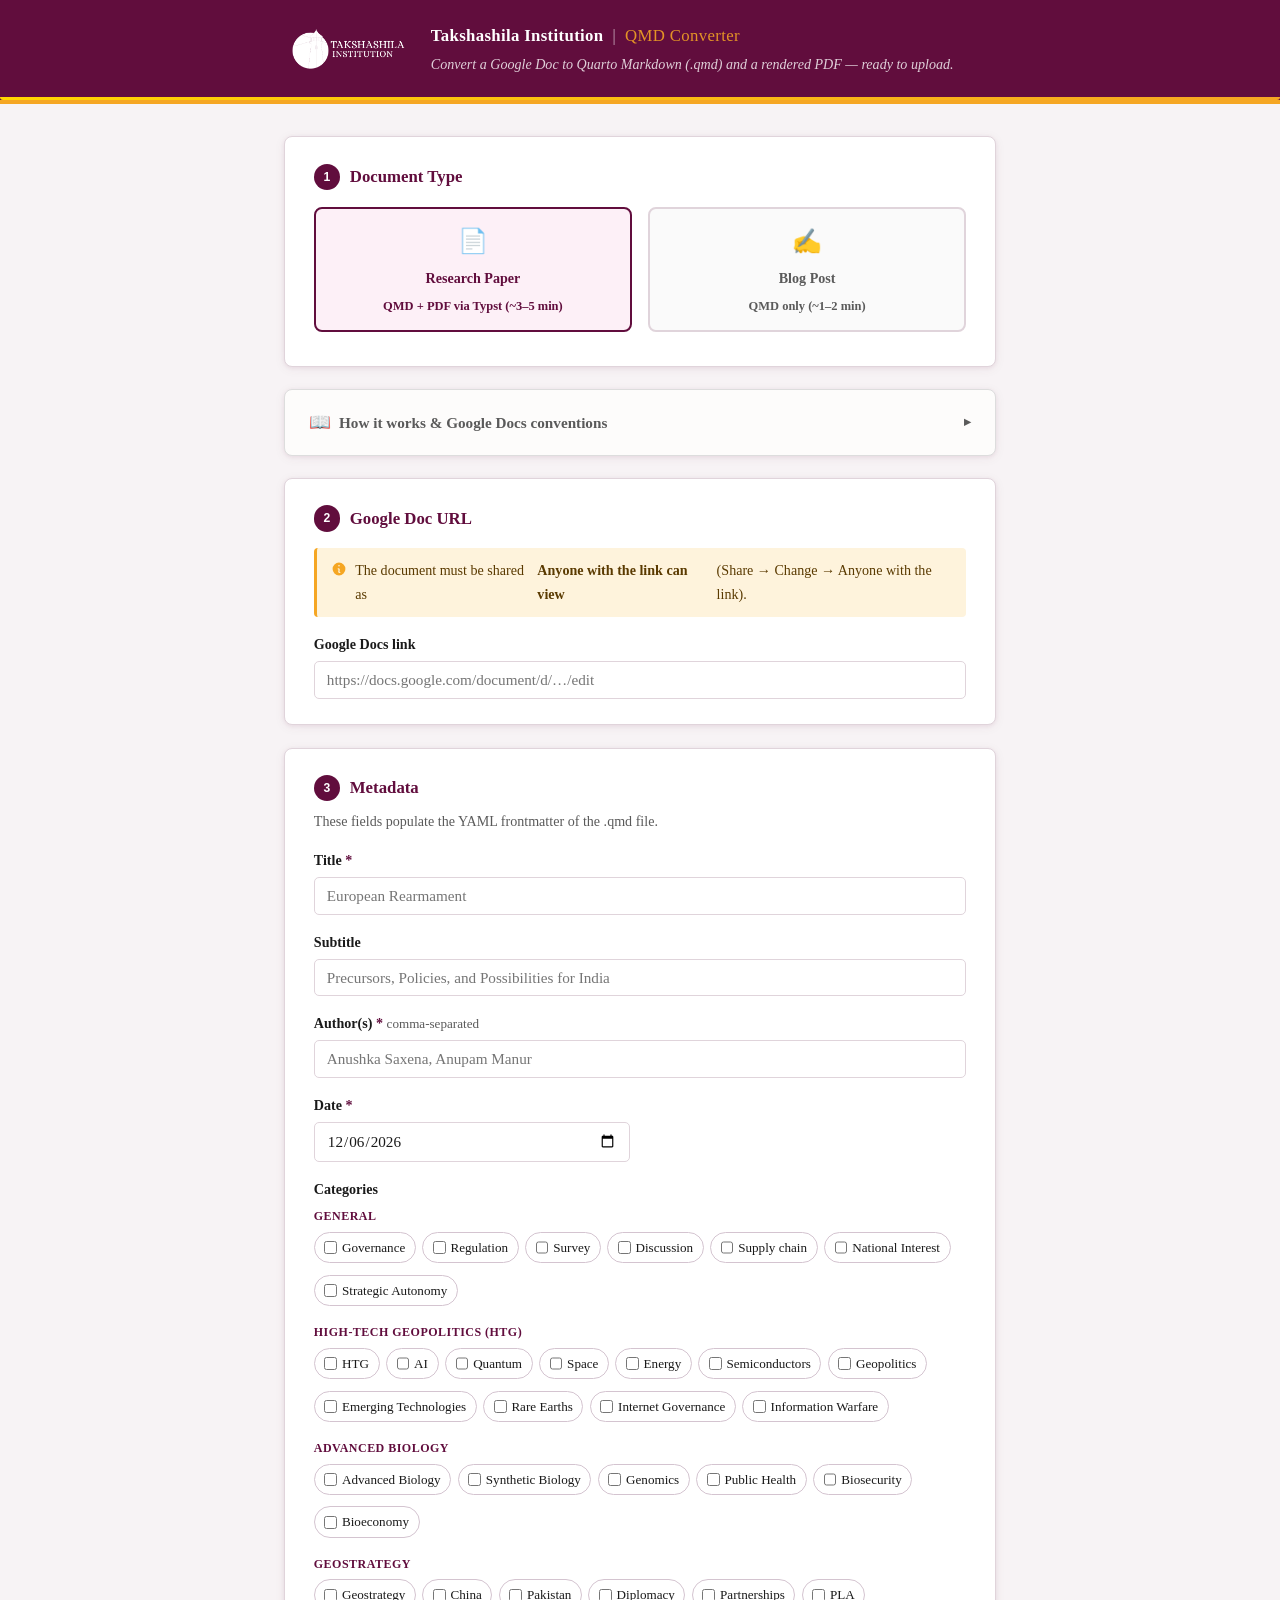
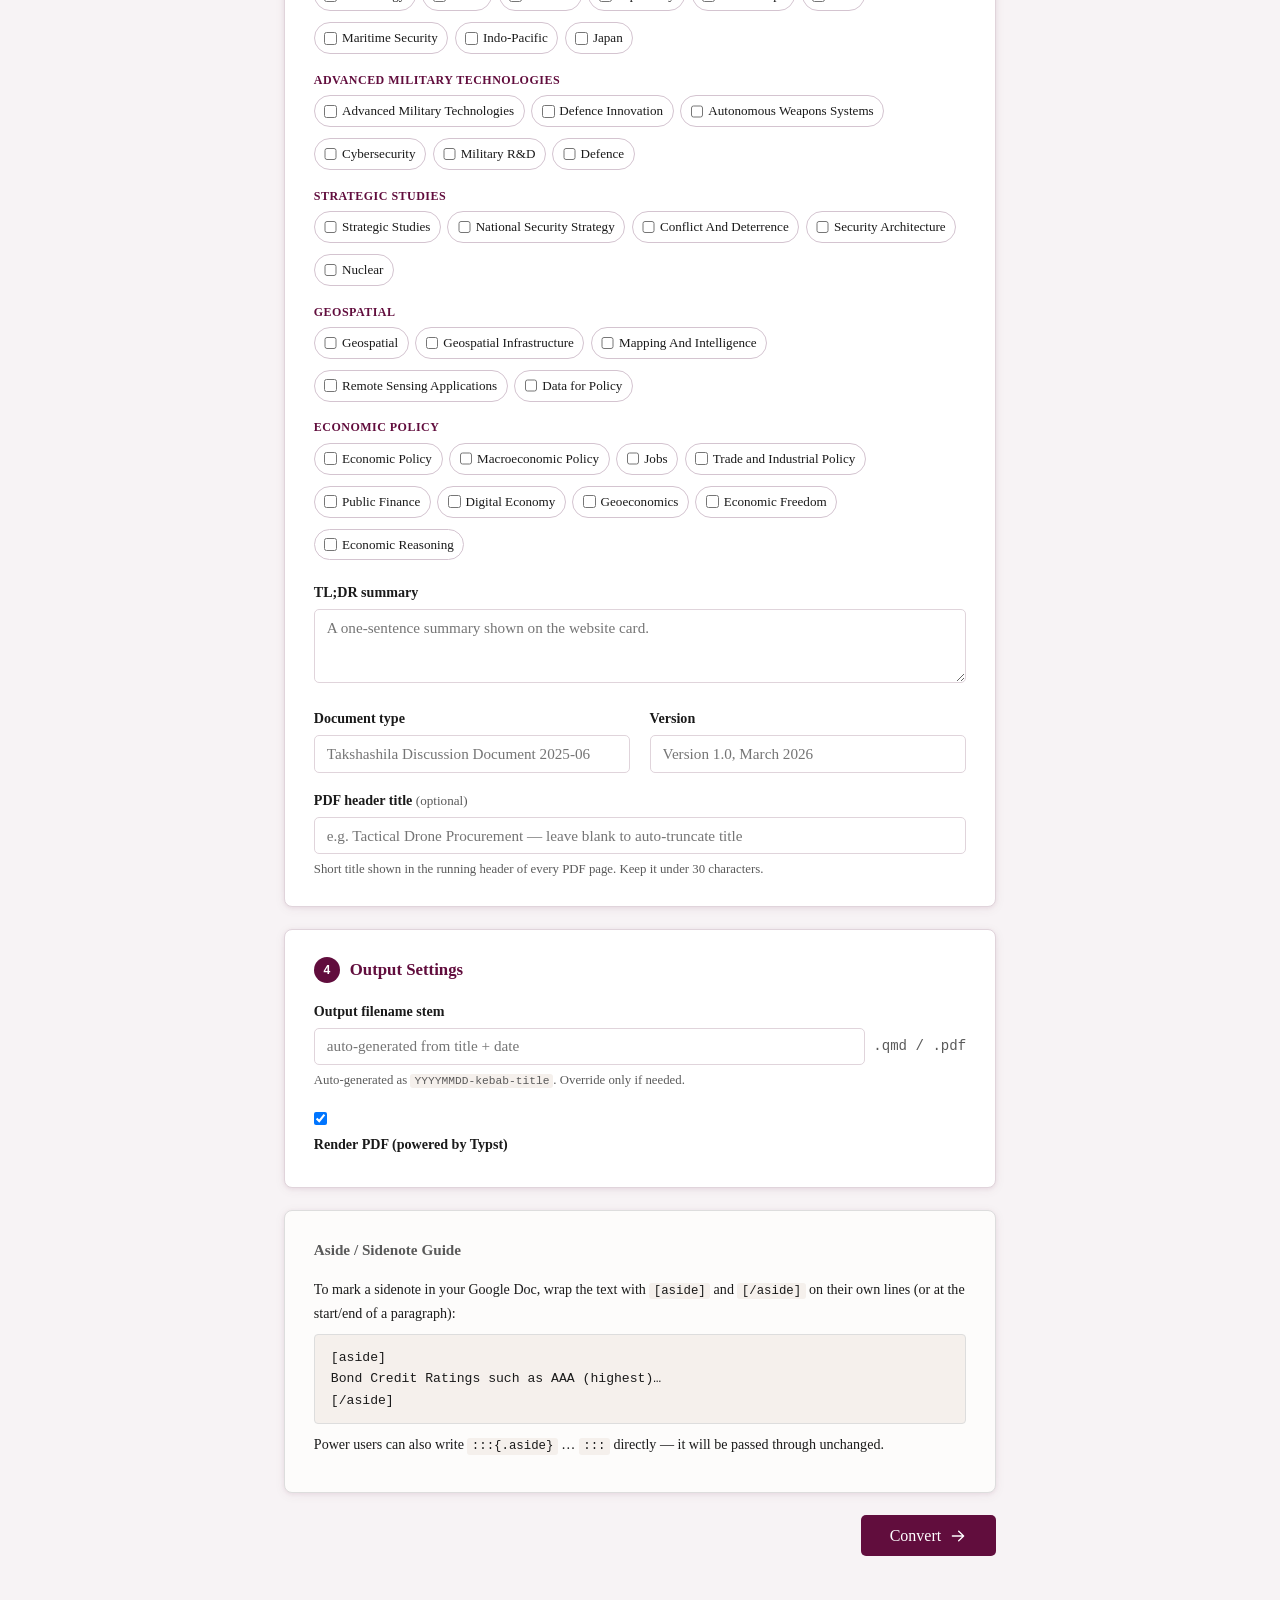
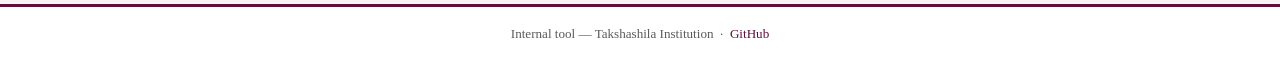
==== commit efbfd86f: "feat: add manual PDF header title field, remove Claude API dependency Authors can now type their own" ====
--- a/docs/index.html
+++ b/docs/index.html
@@ -257,6 +257,13 @@
             <label for="docversion">Version</label>
             <input type="text" id="docversion" name="docversion" placeholder="Version 1.0, March 2026" />
           </div>
+
+          <div class="field full paper-only">
+            <label for="header_title">PDF header title <span class="hint">(optional)</span></label>
+            <input type="text" id="header_title" name="header_title" maxlength="35"
+              placeholder="e.g. Tactical Drone Procurement — leave blank to auto-truncate title" />
+            <p class="field-hint">Short title shown in the running header of every PDF page. Keep it under 30 characters.</p>
+          </div>
         </div>
       </section>
 
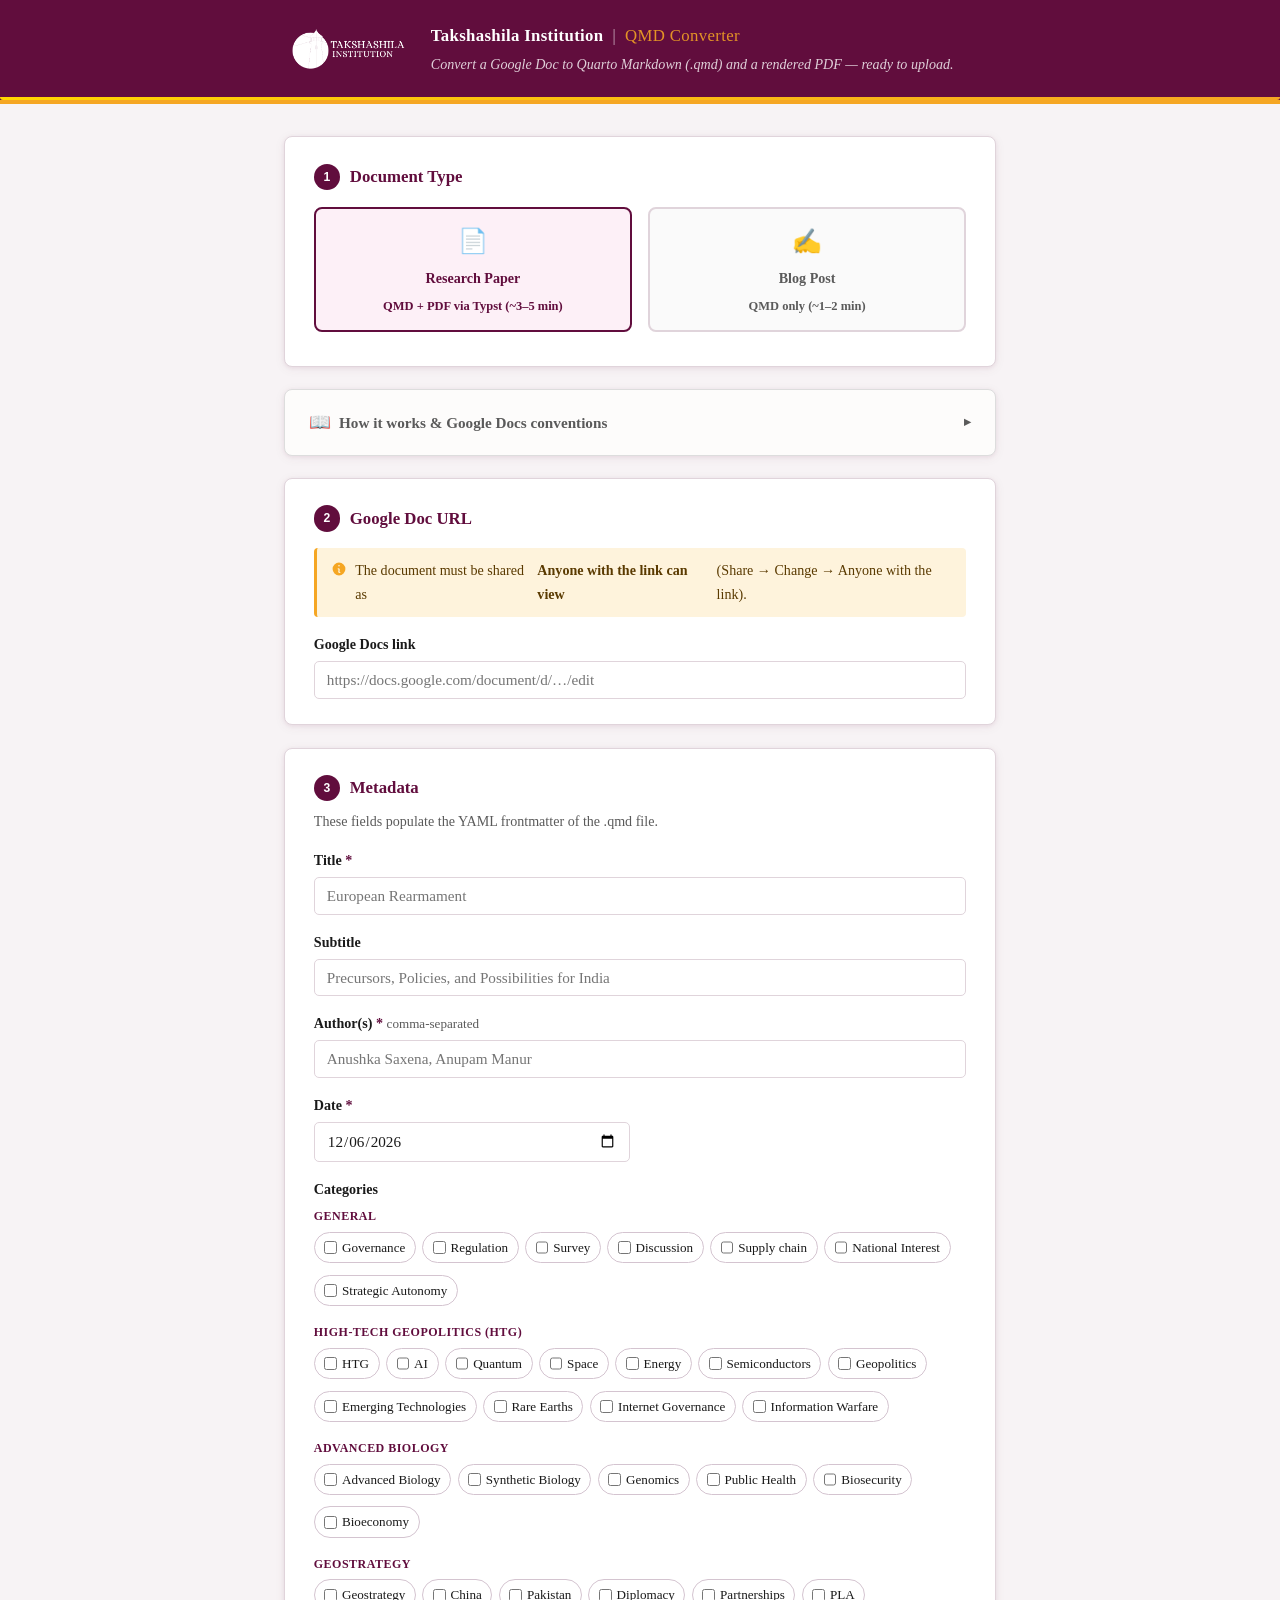
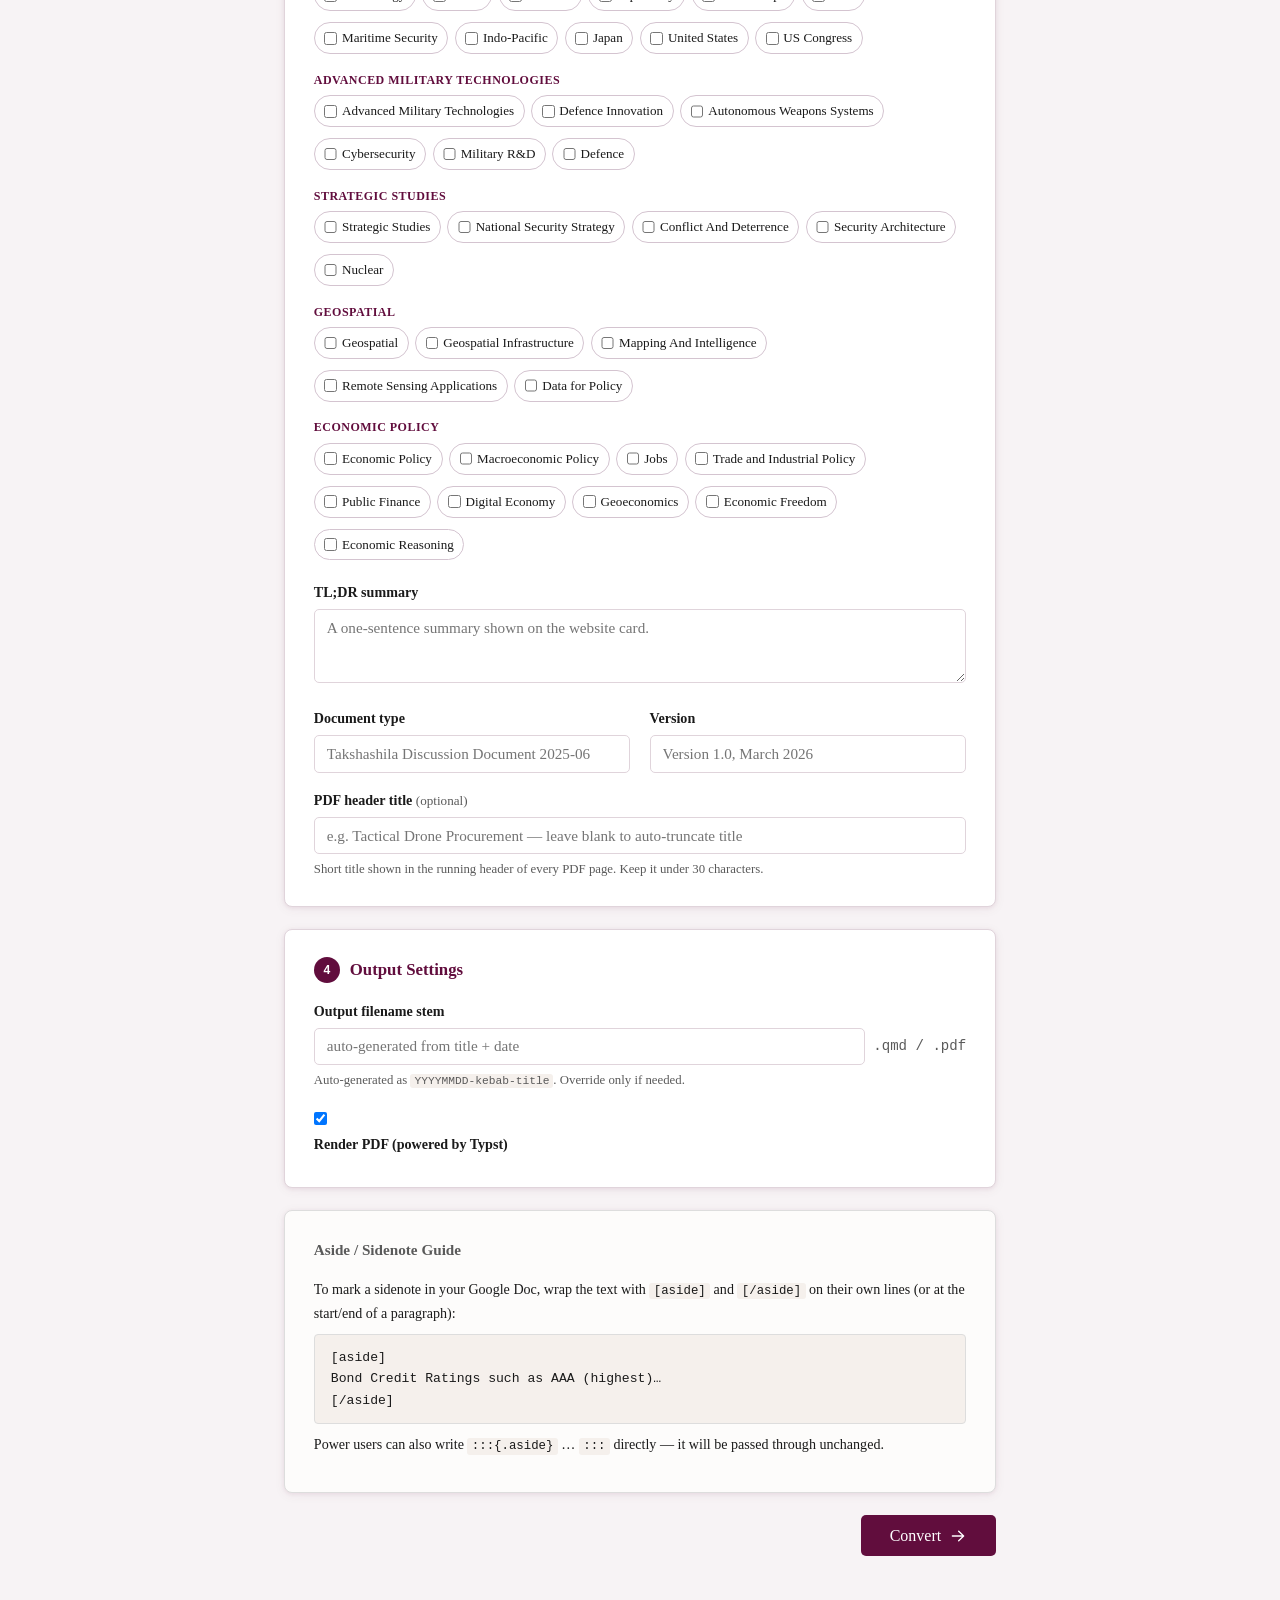
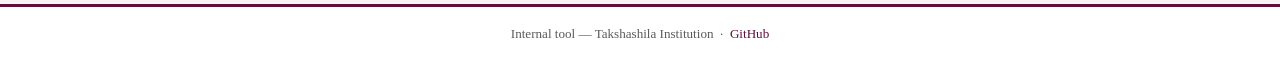
==== commit c3fcecbf: "feat: add United States and US Congress categories Co-Authored-By: Claude Sonnet 4.6 <noreply@anthro" ====
--- a/docs/index.html
+++ b/docs/index.html
@@ -187,6 +187,8 @@
                   <label class="cat-chip"><input type="checkbox" name="categories_cb" value="Maritime Security"> Maritime Security</label>
                   <label class="cat-chip"><input type="checkbox" name="categories_cb" value="Indo-Pacific"> Indo-Pacific</label>
                   <label class="cat-chip"><input type="checkbox" name="categories_cb" value="Japan"> Japan</label>
+                  <label class="cat-chip"><input type="checkbox" name="categories_cb" value="United States"> United States</label>
+                  <label class="cat-chip"><input type="checkbox" name="categories_cb" value="US Congress"> US Congress</label>
                 </div>
               </div>
 
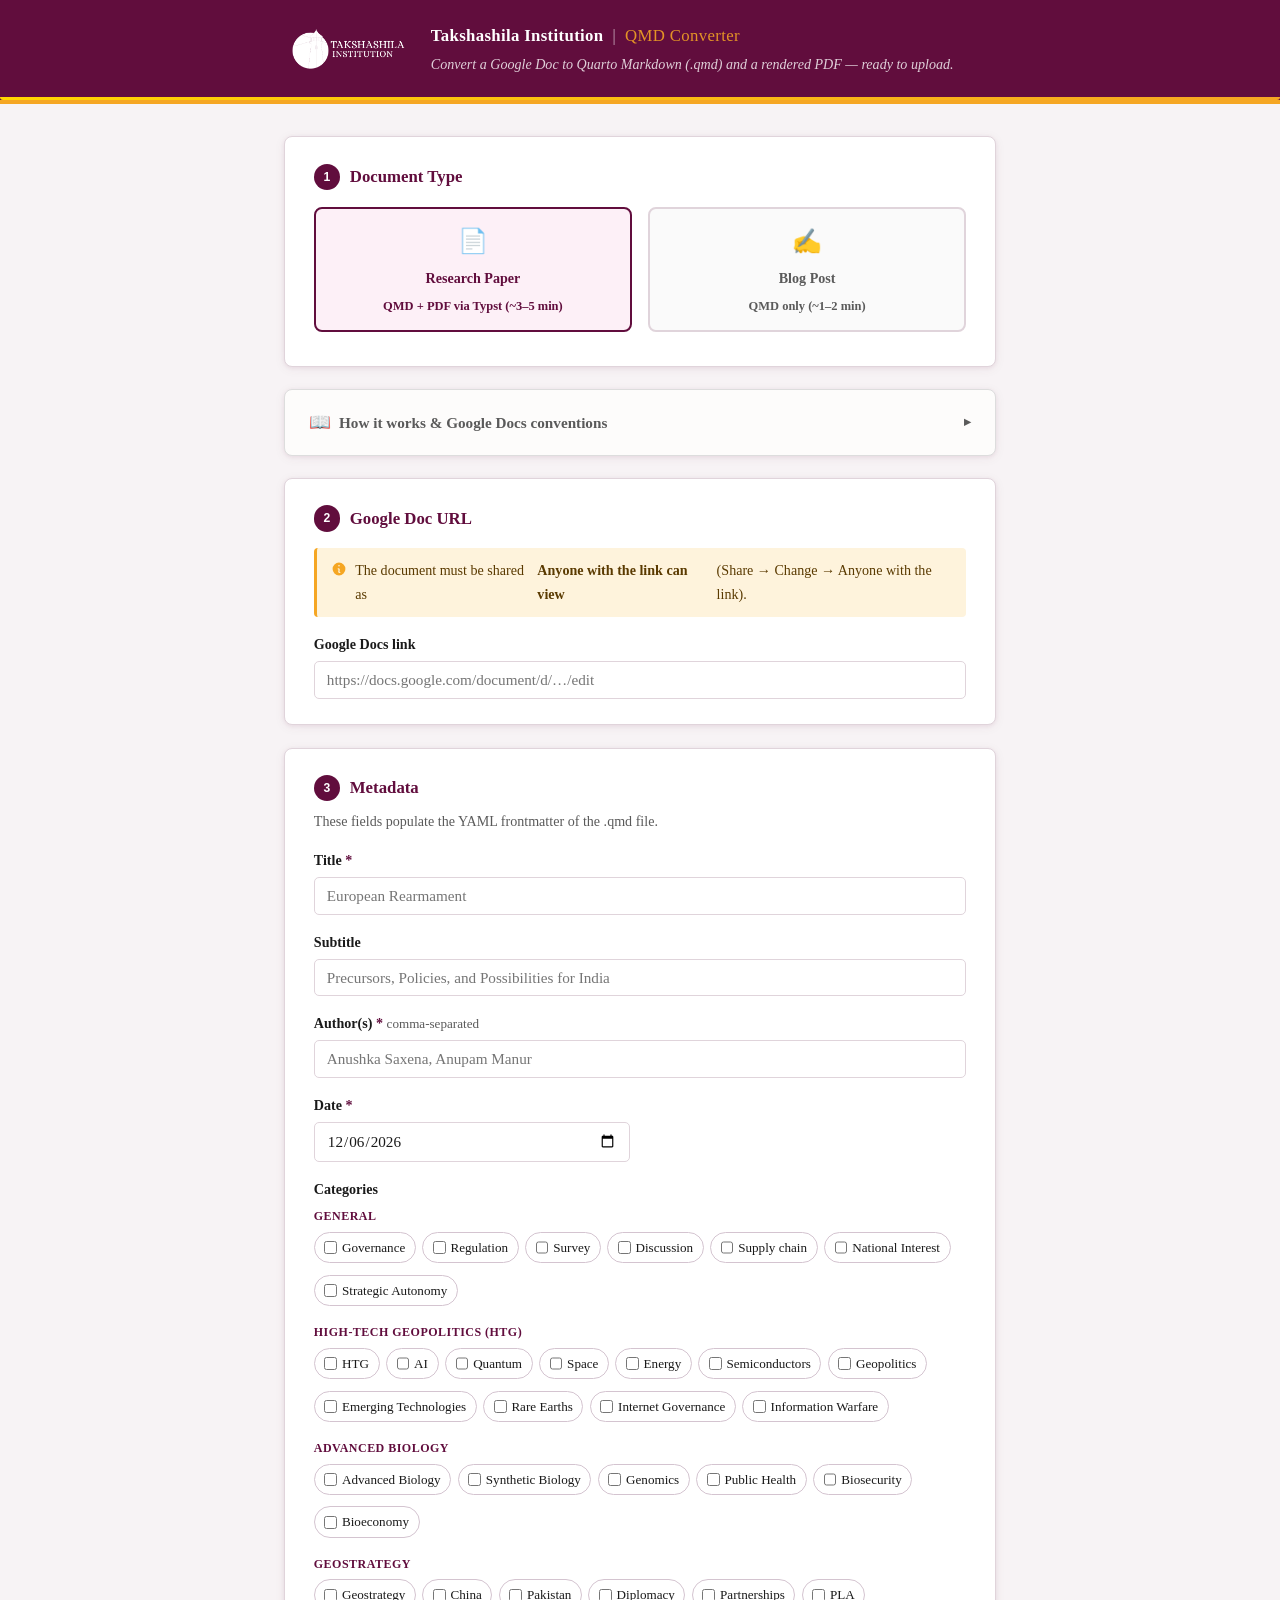
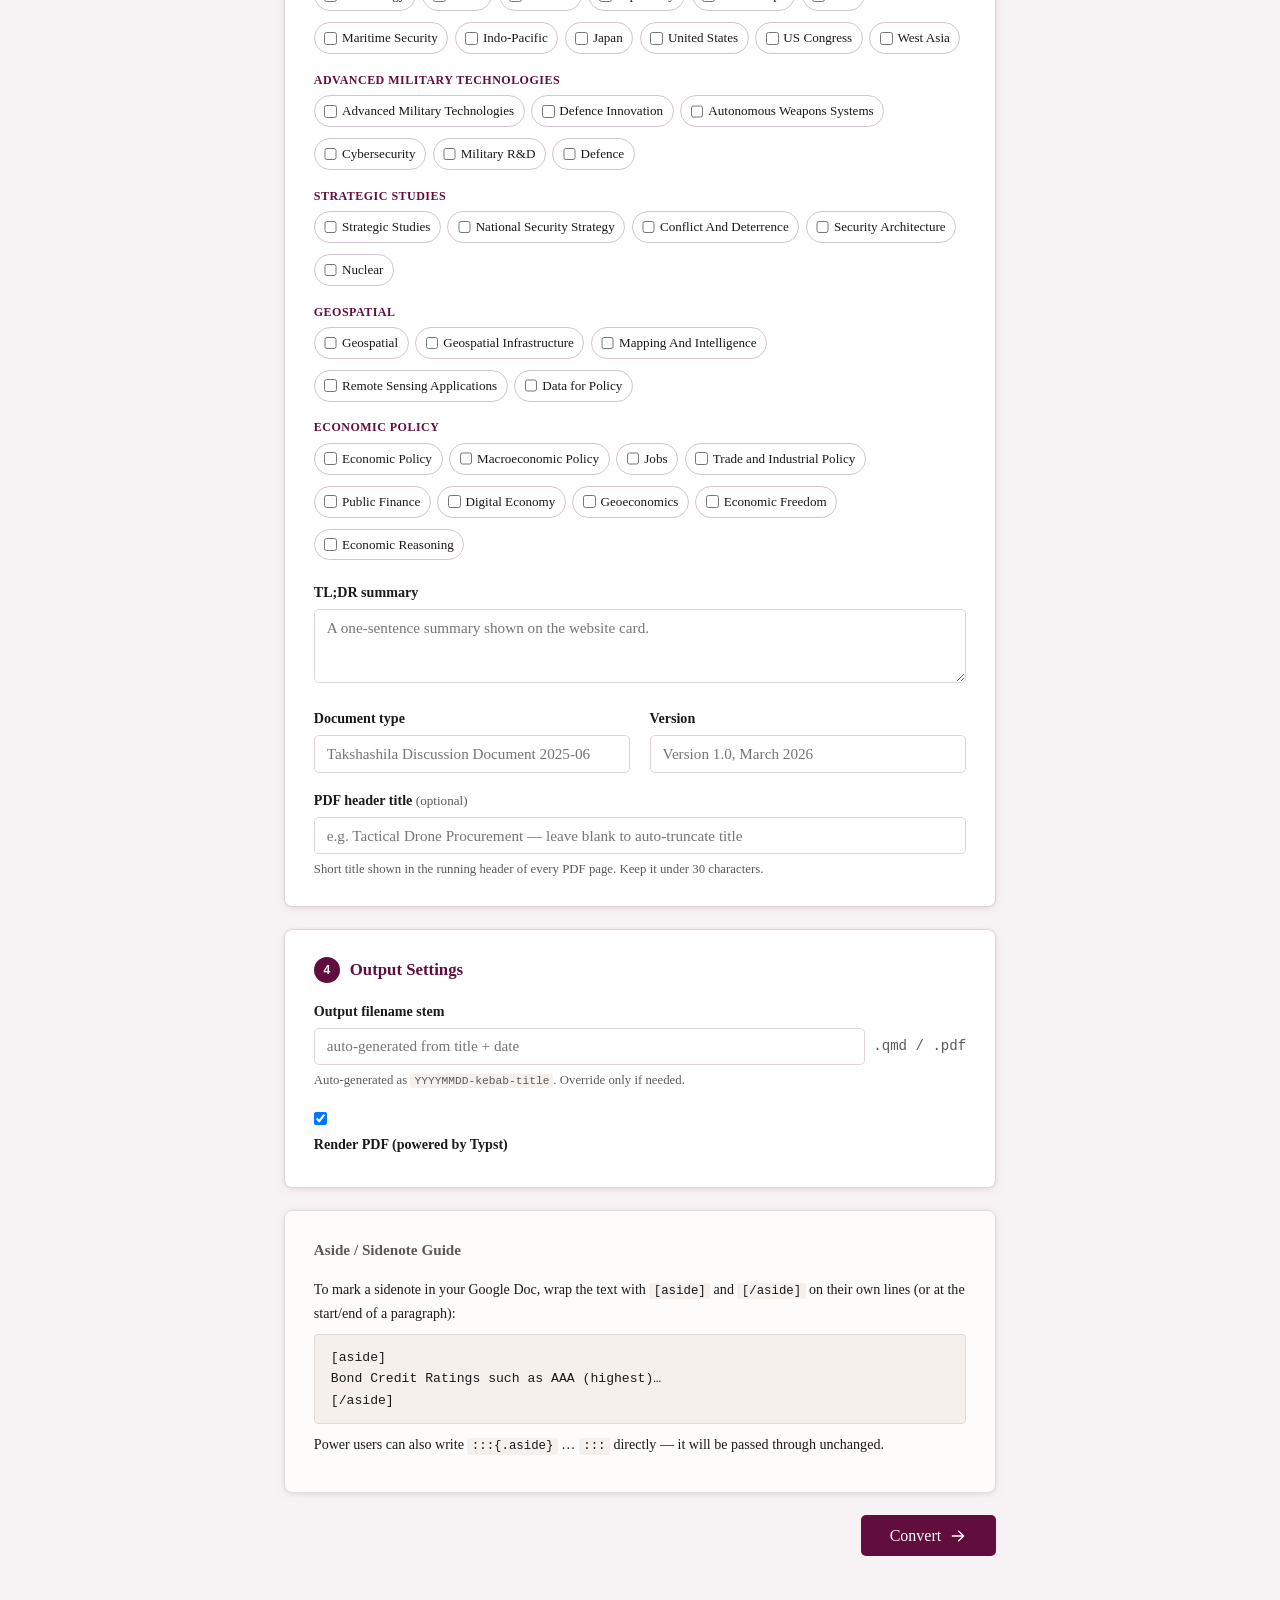
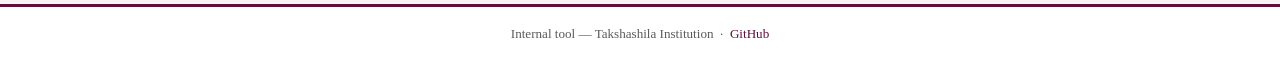
==== commit 0af4759f: "feat: add West Asia category Co-Authored-By: Claude Sonnet 4.6 <noreply@anthropic.com>" ====
--- a/docs/index.html
+++ b/docs/index.html
@@ -189,6 +189,7 @@
                   <label class="cat-chip"><input type="checkbox" name="categories_cb" value="Japan"> Japan</label>
                   <label class="cat-chip"><input type="checkbox" name="categories_cb" value="United States"> United States</label>
                   <label class="cat-chip"><input type="checkbox" name="categories_cb" value="US Congress"> US Congress</label>
+                  <label class="cat-chip"><input type="checkbox" name="categories_cb" value="West Asia"> West Asia</label>
                 </div>
               </div>
 
